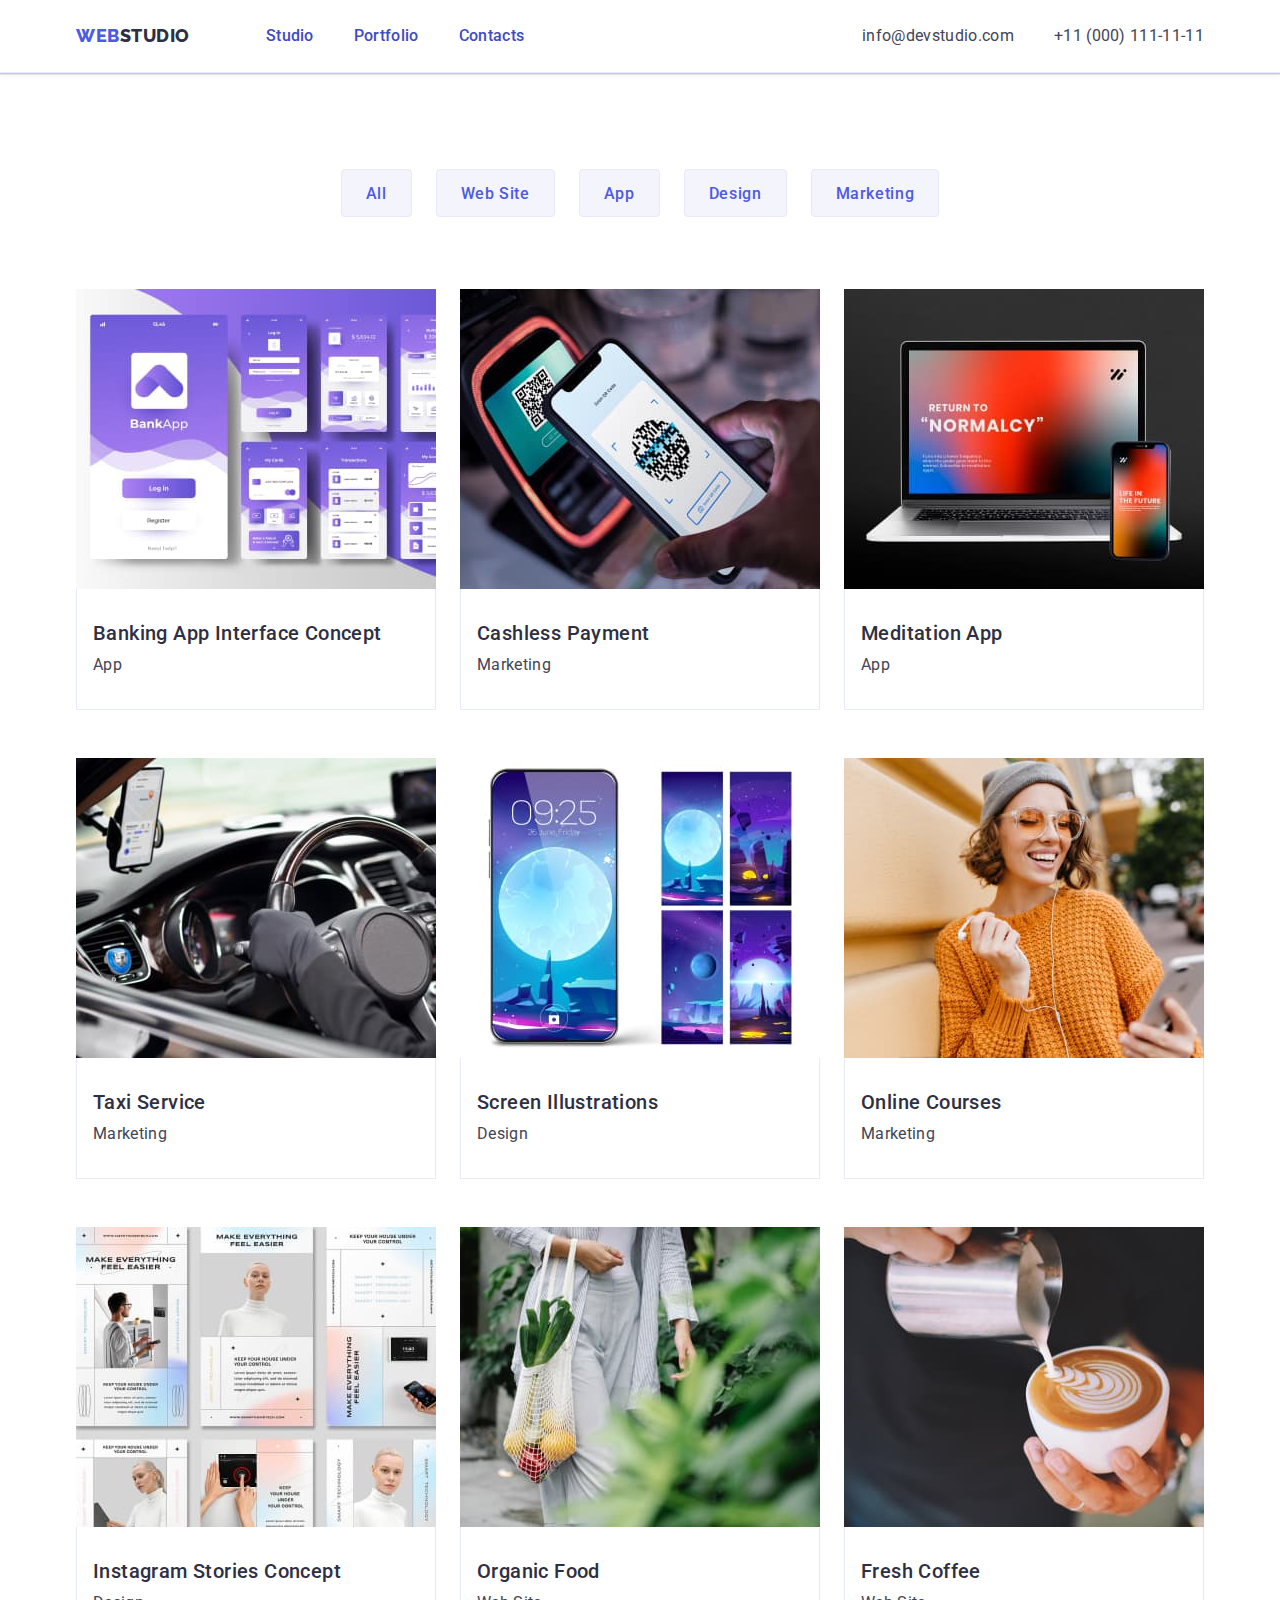
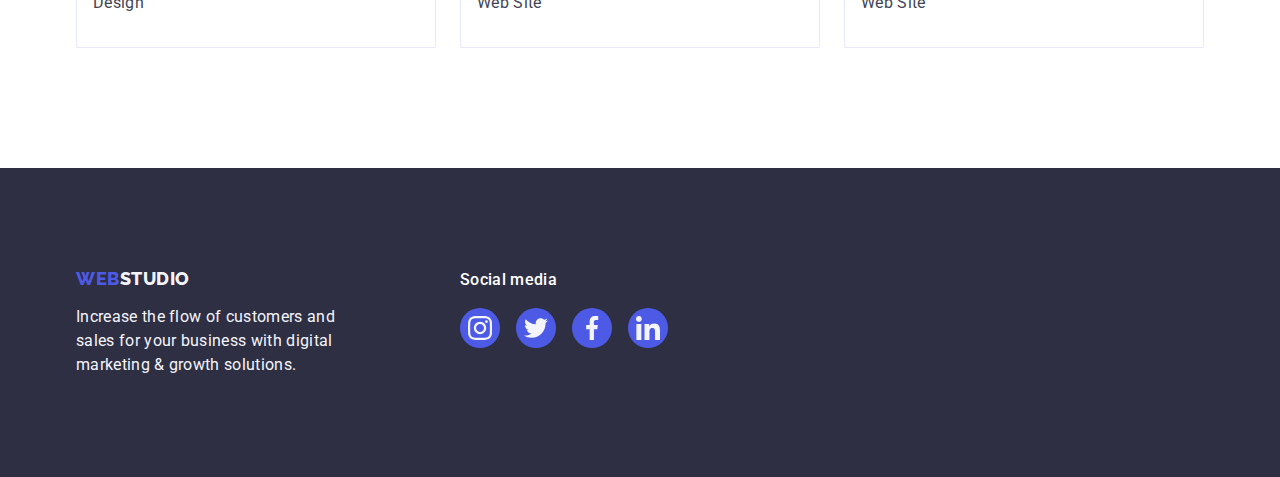
==== portfolio.html @ e2bb42ad "Initial commit" ====
<!DOCTYPE html>
<html lang="en">
  <head>
    <meta charset="UTF-8" />
    <meta http-equiv="X-UA-Compatible" content="IE=edge" />
    <meta name="viewport" content="width=device-width, initial-scale=1.0" />
    <link rel="preconnect" href="https://fonts.googleapis.com" />
    <link rel="preconnect" href="https://fonts.gstatic.com" crossorigin />
    <link
      href="https://fonts.googleapis.com/css2?family=Raleway:wght@800&family=Roboto:wght@400;500;700;900&display=swap"
      rel="stylesheet"
    />
    <link
      rel="stylesheet"
      href="https://cdnjs.cloudflare.com/ajax/libs/modern-normalize/1.1.0/modern-normalize.min.css"
    />
    <link rel="stylesheet" href="./css/style.css" />
    <title>Portfolio</title>
  </head>

  <body>
    <!--Header-->
    <header class="page-header list">
      <div class="container">
        <nav class="page-nav">
          <a class="logo-type link logo" href="./index.html"
            >Web <span class="second-part-logo">Studio</span></a
          >
          <ul class="menu list">
            <li class="menu-items">
              <a class="menu-link link" href="./index.html">Studio</a>
            </li>

            <li class="menu-items">
              <a class="menu-link link" href="./portfolio.html">Portfolio</a>
            </li>

            <li class="menu-items">
              <a class="menu-link link" href="">Contacts</a>
            </li>
          </ul>
        </nav>

        <address class="contacts">
          <ul class="contacts-data list">
            <li>
              <a
                class="header-contacts-link link"
                href="mailto:info@devstudio.com"
                >info@devstudio.com</a
              >
            </li>

            <li>
              <a class="header-contacts-link link" href="tel:+110001111111"
                >+11 (000) 111-11-11</a
              >
            </li>
          </ul>
        </address>
      </div>
    </header>
    <!--Main-content-->
    <main>
      <section class="filters-list">
        <div class="container">
          <h1 hidden>Content-nav</h1>
          <ul class="buttons-filters-list list">
            <li>
              <button class="list-modal-open-btn" type="button">All</button>
            </li>
            <li>
              <button class="list-modal-open-btn" type="button">
                Web Site
              </button>
            </li>
            <li>
              <button class="list-modal-open-btn" type="button">App</button>
            </li>
            <li>
              <button class="list-modal-open-btn" type="button">Design</button>
            </li>
            <li>
              <button class="list-modal-open-btn" type="button">
                Marketing
              </button>
            </li>
          </ul>

          <ul class="gallery-filter list">
            <li class="gallery-card-content">
              <a class="gallery-link link" href="">
                <div class="overlay-gallery-filter-card">
                  <img
                    src="./images/filters-our-work/project-card-1.jpg"
                    alt="application interface slides"
                  />
                  <p class="overlay">
                    14 Stylish and User-Friendly App Design Concepts · Task
                    Manager App · Calorie Tracker App · Exotic Fruit Ecommerce
                    App · Cloud Storage App
                  </p>
                </div>

                <div class="description-gallery-filters">
                  <h2 class="gallery-card-content-title page-label">
                    Banking App Interface Concept
                  </h2>
                  <p class="part-gallery-card-content description-label">App</p>
                </div>
              </a>
            </li>

            <li class="gallery-card-content">
              <a class="gallery-link link" href="">
                <div class="overlay-gallery-filter-card">
                  <img
                    src="./images/filters-our-work/project-card-2.jpg"
                    alt="scanning and paying by phone"
                  />
                  <p class="overlay">
                    14 Stylish and User-Friendly App Design Concepts · Task
                    Manager App · Calorie Tracker App · Exotic Fruit Ecommerce
                    App · Cloud Storage App
                  </p>
                </div>

                <div class="description-gallery-filters">
                  <h2 class="gallery-card-content-title page-label">
                    Cashless Payment
                  </h2>
                  <p class="part-gallery-card-content description-label">
                    Marketing
                  </p>
                </div>
              </a>
            </li>

            <li class="gallery-card-content">
              <a class="gallery-link link" href="">
                <div class="overlay-gallery-filter-card">
                  <img
                    src="./images/filters-our-work/project-card-3.jpg"
                    alt="laptop with phone"
                  />
                  <p class="overlay">
                    14 Stylish and User-Friendly App Design Concepts · Task
                    Manager App · Calorie Tracker App · Exotic Fruit Ecommerce
                    App · Cloud Storage App
                  </p>
                </div>

                <div class="description-gallery-filters">
                  <h2 class="gallery-card-content-title page-label">
                    Meditation App
                  </h2>
                  <p class="part-gallery-card-content description-label">App</p>
                </div>
              </a>
            </li>

            <li class="gallery-card-content">
              <a class="gallery-link link" href="">
                <div class="overlay-gallery-filter-card">
                  <img
                    src="./images/filters-our-work/project-card-4.jpg"
                    alt="hands on the wheel"
                  />
                  <p class="overlay">
                    14 Stylish and User-Friendly App Design Concepts · Task
                    Manager App · Calorie Tracker App · Exotic Fruit Ecommerce
                    App · Cloud Storage App
                  </p>
                </div>

                <div class="description-gallery-filters">
                  <h2 class="gallery-card-content-title page-label">
                    Taxi Service
                  </h2>
                  <p class="part-gallery-card-content description-label">
                    Marketing
                  </p>
                </div>
              </a>
            </li>

            <li class="gallery-card-content">
              <a class="gallery-link link" href="">
                <div class="overlay-gallery-filter-card">
                  <img
                    src="./images/filters-our-work/project-card-5.jpg"
                    alt="phone interface screen"
                  />
                  <p class="overlay">
                    14 Stylish and User-Friendly App Design Concepts · Task
                    Manager App · Calorie Tracker App · Exotic Fruit Ecommerce
                    App · Cloud Storage App
                  </p>
                </div>

                <div class="description-gallery-filters">
                  <h2 class="gallery-card-content-title page-label">
                    Screen Illustrations
                  </h2>
                  <p class="part-gallery-card-content description-label">
                    Design
                  </p>
                </div>
              </a>
            </li>

            <li class="gallery-card-content">
              <a class="gallery-link link" href="">
                <div class="overlay-gallery-filter-card">
                  <img
                    src="./images/filters-our-work/project-card-6.jpg"
                    alt="girl with headphones and phone"
                  />
                  <p class="overlay">
                    14 Stylish and User-Friendly App Design Concepts · Task
                    Manager App · Calorie Tracker App · Exotic Fruit Ecommerce
                    App · Cloud Storage App
                  </p>
                </div>

                <div class="description-gallery-filters">
                  <h2 class="gallery-card-content-title page-label">
                    Online Courses
                  </h2>
                  <p class="part-gallery-card-content description-label">
                    Marketing
                  </p>
                </div>
              </a>
            </li>

            <li class="gallery-card-content">
              <a class="gallery-link link" href="">
                <div class="overlay-gallery-filter-card">
                  <img
                    src="./images/filters-our-work/project-card-7.jpg"
                    alt="slides with design"
                  />
                  <p class="overlay">
                    14 Stylish and User-Friendly App Design Concepts · Task
                    Manager App · Calorie Tracker App · Exotic Fruit Ecommerce
                    App · Cloud Storage App
                  </p>
                </div>

                <div class="description-gallery-filters">
                  <h2 class="gallery-card-content-title page-label">
                    Instagram Stories Concept
                  </h2>
                  <p class="part-gallery-card-content description-label">
                    Design
                  </p>
                </div>
              </a>
            </li>

            <li class="gallery-card-content">
              <a class="gallery-link link" href="">
                <div class="overlay-gallery-filter-card">
                  <img
                    src="./images/filters-our-work/project-card-8.jpg"
                    alt="vegetables in a bag"
                  />
                  <p class="overlay">
                    14 Stylish and User-Friendly App Design Concepts · Task
                    Manager App · Calorie Tracker App · Exotic Fruit Ecommerce
                    App · Cloud Storage App
                  </p>
                </div>

                <div class="description-gallery-filters">
                  <h2 class="gallery-card-content-title page-label">
                    Organic Food
                  </h2>
                  <p class="part-gallery-card-content description-label">
                    Web Site
                  </p>
                </div>
              </a>
            </li>

            <li class="gallery-card-content">
              <a class="gallery-link link" href="">
                <div class="overlay-gallery-filter-card">
                  <img
                    src="./images/filters-our-work/project-card-9.jpg"
                    alt="pouring milk at the coffee"
                  />
                  <p class="overlay">
                    14 Stylish and User-Friendly App Design Concepts · Task
                    Manager App · Calorie Tracker App · Exotic Fruit Ecommerce
                    App · Cloud Storage App
                  </p>
                </div>

                <div class="description-gallery-filters">
                  <h2 class="gallery-card-content-title page-label">
                    Fresh Coffee
                  </h2>
                  <p class="part-gallery-card-content description-label">
                    Web Site
                  </p>
                </div>
              </a>
            </li>
          </ul>
        </div>
      </section>
    </main>
    <!--Footer-->
    <footer class="footer-block">
      <div class="page-footer container">
        <div class="footer-content">
          <a class="footer-logo logo-type link" href="./index.html"
            >Web<span class="second-part-logo-item">Studio</span></a
          >
          <p class="motivational-text">
            Increase the flow of customers and sales for your business with
            digital marketing & growth solutions.
          </p>
        </div>

        <div class="social">
          <p class="social-media">Social media</p>
          <ul class="social-list social-media-part list">
            <li class="social-list-item">
              <a href="" class="social-list-link social-item">
                <svg class="social-list-icon" width="24" height="24">
                  <use href="./images/icons.svg#icon-instagramsvg"></use>
                </svg>
              </a>
            </li>

            <li class="social-list-item">
              <a href="" class="social-list-link social-item">
                <svg class="social-list-icon" width="24" height="24">
                  <use href="./images/icons.svg#icon-twittersvg"></use>
                </svg>
              </a>
            </li>

            <li class="social-list-item">
              <a href="" class="social-list-link social-item">
                <svg class="social-list-icon" width="24" height="24">
                  <use href="./images/icons.svg#icon-facebooksvg"></use>
                </svg>
              </a>
            </li>

            <li class="social-list-item">
              <a href="" class="social-list-link social-item">
                <svg class="social-list-icon" width="24" height="24">
                  <use href="./images/icons.svg#icon-linkedinsvg"></use>
                </svg>
              </a>
            </li>
          </ul>
        </div>
      </div>
    </footer>
  </body>
</html>
---- css/style.css ----
:root {
  --main-font-family: Roboto, sans-serif;
  --secondary-font-family: Raleway, sans-serif;
  --primary-text-color-theme-dark: #ffffff;
  --primary-headline-color-theme-light: #2e2f42;
  --primary-text-color-theme-light: #434455;
  --secondary-color: #f4f4fd;
  --accent-color: #4d5ae5;
  --list-buttons-color: #404bbf;
  --icon-color: #8e8f99;
}

.list {
  list-style: none;
  font-style: normal;
}

.link {
  text-decoration: none;
}

button {
  cursor: pointer;
}

h1,
h2,
h3,
h4,
p {
  margin-top: 0;
  margin-bottom: 0;
}

ul,
ol {
  margin-top: 0;
  margin-bottom: 0;
  padding-left: 0;
  display: flex;
  align-items: center;
}

img {
  display: block;
}

body {
  font-family: var(--main-font-family);
  background-color: #ffffff;
  color: #434455;
}

.container {
  width: 1158px;
  margin-left: auto;
  margin-right: auto;
  padding-left: 15px;
  padding-right: 15px;
}

.section {
  box-sizing: border-box;
}

/* ================= COMPONENTS ================= */

.modal-open-btn {
  display: block;
  border: none;
  font-weight: 500;
  font-size: 16px;
  line-height: 1.5;
  letter-spacing: 0.04em;
  min-width: 169px;
  height: 56px;
  background-color: var(--buttons-background-color);
  border-radius: 4px;
  background-color: var(--accent-color);
  color: var(--primary-text-color-theme-dark);
  transition: background-color 250ms cubic-bezier(0.4, 0, 0.2, 1);
}

.modal-open-btn:hover,
.modal-open-btn:focus {
  box-shadow: 0px 4px 4px rgba(0, 0, 0, 0.15);
  background-color: var(--list-buttons-color);
  transition: background-color 250ms cubic-bezier(0.4, 0, 0.2, 1);
}

.list-modal-open-btn {
  padding: 12px 24px;
  border: 1px solid #e7e9fc;
  font-family: "Roboto", sans-serif;
  font-weight: 500;
  font-size: 16px;
  line-height: 1.5;
  letter-spacing: 0.04em;
  height: 48px;
  background: var(--secondary-color);
  color: var(--accent-color);
  border-radius: 4px;
  transition: color 250ms cubic-bezier(0.4, 0, 0.2, 1),
    background-color 250ms cubic-bezier(0.4, 0, 0.2, 1),
    border-color 250ms cubic-bezier(0.4, 0, 0.2, 1),
    box-shadow 250ms cubic-bezier(0.4, 0, 0.2, 1);
}

.list-modal-open-btn:hover,
.list-modal-open-btn:focus {
  box-shadow: 0px 3px 1px rgba(0, 0, 0, 0.1), 0px 2px 1px rgba(0, 0, 0, 0.08),
    0px 2px 2px rgba(0, 0, 0, 0.12);
  border: 1px solid transparent;
  background: var(--list-buttons-color);
  color: var(--primary-text-color-theme-dark);
}
/* ================= /COMPONENTS ================= */

/* ================= HEADER ================= */

.page-header {
  box-sizing: border-box;
  border-bottom: 1px solid #e7e9fc;
  box-shadow: 0px 2px 1px rgba(46, 47, 66, 0.08),
    0px 1px 1px rgba(46, 47, 66, 0.16), 0px 1px 6px rgba(46, 47, 66, 0.08);
}

.page-header .container {
  display: flex;
  align-items: center;
  justify-content: space-between;
}

.page-nav {
  margin-right: 332px;
  display: flex;
  align-items: center;
}

.logo {
  margin-right: 76px;
}

.logo-type {
  font-family: var(--secondary-font-family);
  font-weight: 800;
  font-size: 18px;
  line-height: 1.17;
  display: flex;
  align-items: center;
  letter-spacing: 0.03em;
  text-transform: uppercase;
  color: var(--accent-color);
}

.second-part-logo {
  color: var(--primary-headline-color-theme-light);
}

.menu {
  display: flex;
  gap: 40px;
}

.menu-link {
  position: relative;
  padding-top: 24px;
  padding-bottom: 24px;
  display: block;
  font-weight: 500;
  font-size: 16px;
  line-height: 1.5;
  letter-spacing: 0.02em;
  color: #404bbf;
  transition: color 250ms cubic-bezier(0.4, 0, 0.2, 1);
}

.menu-link:hover,
.menu-link:focus {
  color: #404bbf;
}

.menu-link::after {
  content: "";
  position: absolute;
  left: 0;
  bottom: -1px;
  width: 0px;
  height: 4px;
  background-color: #404bbf;
  border-radius: 2px;
}

.menu-link:hover::after {
  width: 48px;
}

.contacts-data {
  display: flex;
  gap: 40px;
}

.header-contacts-link {
  font-size: 16px;
  line-height: 1.5;
  letter-spacing: 0.02em;
  color: var(--primary-text-color-theme-light);
  transition: color 250ms cubic-bezier(0.4, 0, 0.2, 1);
}

.header-contacts-link:hover,
.header-contacts-link:focus {
  color: #404bbf;
}

/* ================= /HEADER ================= */

/* ================= MAIN CONTENT================= */

/* ================= FILTERS ================= */
.filters-list {
  padding-top: 96px;
  padding-bottom: 120px;
}

.buttons-filters-list {
  margin-bottom: 72px;
  display: flex;
  justify-content: center;
  gap: 24px;
}

.gallery-filter {
  display: flex;
  flex-wrap: wrap;
  column-gap: 24px;
  row-gap: 48px;
}

.gallery-card-content {
  width: calc((100% - 48px) / 3);
}

.gallery-link {
  display: block;
  transition: box-shadow 250ms cubic-bezier(0.4, 0, 0.2, 1);
}

.gallery-link:hover,
.gallery-link:focus {
  box-shadow: 0px 1px 6px rgba(46, 47, 66, 0.08),
    0px 1px 1px rgba(46, 47, 66, 0.16), 0px 2px 1px rgba(46, 47, 66, 0.08);
}

.description-gallery-filters {
  padding: 32px 16px;
  border: 1px solid #e7e9fc;
  border-top: none;
}

.gallery-card-content-title {
  margin-bottom: 8px;
  font-weight: 500;
  font-size: 20px;
  line-height: 1.2;
  letter-spacing: 0.02em;
  color: var(--primary-headline-color-theme-light);
}

.part-gallery-card-content {
  font-weight: 400;
  font-size: 16px;
  line-height: 1.5;
  letter-spacing: 0.02em;
  color: var(--primary-text-color-theme-light);
}
/* ================= /FILTERS ================= */
/* ================= OVERLAY ================= */

.overlay-gallery-filter-card {
  position: relative;
  overflow: hidden;
}

.overlay {
  position: absolute;
  top: 0;
  left: 0;
  width: 100%;
  height: 100%;
  padding: 40px 32px;
  font-weight: 400;
  font-size: 16px;
  line-height: 1.5;
  letter-spacing: 0.02em;
  color: var(--secondary-color);
  background: #4d5ae5;
  transform: translateY(100%);
  transition: transform 250ms cubic-bezier(0.4, 0, 0.2, 1);
}

.gallery-link:hover .overlay,
.gallery-link:focus .overlay {
  transform: translateY(0%);
}

/* ================= /OVERLAY ================= */
/* ================= HERO ================= */

.hero-img {
  margin: 0 auto;
  padding: 188px 0;
  max-width: 1440px;
  height: 600px;
  background-color: var(--primary-headline-color-theme-light);
  background-image: linear-gradient(
      rgba(46, 47, 66, 0.7),
      rgba(46, 47, 66, 0.7)
    ),
    url(../images/hero/hero-bg.jpg);
  background-repeat: no-repeat;
  background-size: cover;
  background-position: center;
}

.hero {
  display: flex;
  align-items: center;
  flex-direction: column;
  justify-content: center;
}

.main-title {
  margin-left: auto;
  margin-right: auto;
  padding-bottom: 48px;
  max-width: 496px;
  font-weight: 700;
  font-size: 56px;
  line-height: 1.07;
  text-align: center;
  letter-spacing: 0.02em;
  color: var(--primary-text-color-theme-dark);
}

/* ================= /HERO ================= */

/* ================= OUR PRINCIPLES ================= */
.our-principles {
  padding-top: 120px;
  padding-bottom: 120px;
}

.advantages-list {
  display: flex;
  gap: 24px;
}

.advantages-list-link {
  margin-bottom: 8px;
  display: flex;
  justify-content: center;
  align-items: center;
  width: 264px;
  height: 112px;
  background: var(--secondary-color);
  border-radius: 4px;
}

.principles-list {
  gap: 24px;
}

.principles-list-items {
  flex-basis: calc((100% - 72px) / 4);
}

.principle-list-name {
  margin-bottom: 8px;
  font-weight: 500;
  font-size: 20px;
  line-height: 1.2;
  letter-spacing: 0.02em;
  color: var(--primary-headline-color-theme-light);
}

.description-principle-list-name {
  font-weight: 400;
  font-size: 16px;
  line-height: 1.5;
  letter-spacing: 0.02em;
  color: var(--primary-text-color-theme-light);
}
/* ================= /OUR PRINCIPLES ================= */

.gallery-our-work {
  padding-bottom: 120px;
}

.headline-our-work {
  margin-bottom: 72px;
  font-weight: 700;
  font-size: 36px;
  line-height: 1.11;
  text-align: center;
  letter-spacing: 0.02em;
  text-transform: capitalize;
  color: var(--primary-headline-color-theme-light);
}

.gallery-img {
  display: flex;
  justify-content: center;
  gap: 24px;
}

.photo {
  flex-basis: calc((100% - 48px) / 3);
}

/* ================= EMPLOYEES ================= */

.gallery-employees {
  padding-top: 120px;
  padding-bottom: 120px;
  background: var(--secondary-color);
}

.employees-title {
  margin-bottom: 72px;
  font-weight: 700;
  font-size: 36px;
  line-height: 1.11;
  text-align: center;
  letter-spacing: 0.02em;
  text-transform: capitalize;
  color: var(--primary-headline-color-theme-light);
}

.employees-list {
  display: flex;
  text-align: center;
  justify-content: space-between;
  gap: 24px;
}

.employees-list-item {
  flex-basis: calc((100% - 72px) / 4);
  box-shadow: 0px 1px 6px rgba(46, 47, 66, 0.08),
    0px 1px 1px rgba(46, 47, 66, 0.16), 0px 2px 1px rgba(46, 47, 66, 0.08);
  border-radius: 0px 0px 4px 4px;
  background-color: var(--primary-text-color-theme-dark);
}

.employees-data {
  padding: 32px 0;
}

.employees-list-name {
  margin-bottom: 8px;
  font-weight: 500;
  font-size: 20px;
  line-height: 1.2;
  text-align: center;
  letter-spacing: 0.02em;
  color: var(--primary-headline-color-theme-light);
}

.employees-list-position {
  font-weight: 400;
  font-size: 16px;
  line-height: 1.5;
  text-align: center;
  letter-spacing: 0.02em;
  color: var(--primary-text-color-theme-light);
}

.social-list {
  margin-top: 8px;
  display: flex;
  justify-content: center;
  gap: 24px;
}

.social-list-link {
  display: flex;
  align-items: center;
  justify-content: center;
  width: 40px;
  height: 40px;
  border-radius: 50%;
  background-color: var(--accent-color);
}

.social-list-link {
  fill: #f4f4fd;
  transition: background-color 250ms cubic-bezier(0.4, 0, 0.2, 1);
}

.social-list-link:hover,
.social-list-link:focus {
  background-color: #404bbf;
}
/* ================= /EMPLOYEES ================= */
/* ================= CUSTOMERS ================= */
.base-of-customers {
  padding-top: 120px;
  padding-bottom: 120px;
  background-color: var(--primary-text-color-theme-dark);
}

.base-of-customers-title {
  margin-bottom: 72px;
  font-weight: 700;
  font-size: 36px;
  line-height: 1.1;
  text-align: center;
  letter-spacing: 0.02em;
  text-transform: capitalize;
  color: var(--primary-headline-color-theme-light);
}

.customers-logo-list {
  display: flex;
  justify-content: space-between;
  gap: 24px;
}

.client-logo-link {
  display: flex;
  align-items: center;
  justify-content: center;
  width: 168px;
  height: 88px;
  border: 1px solid var(--icon-color);
  border-radius: 4px;
  color: var(--icon-color);
  transition: border-color 250ms cubic-bezier(0.4, 0, 0.2, 1),
    color 250ms cubic-bezier(0.4, 0, 0.2, 1);
}

.client-logo-icon {
  fill: currentColor;
}

.client-logo-link:hover,
.client-logo-link:focus {
  color: #404bbf;
  border-color: #404bbf;
}
/* ================= /CUSTOMERS ================= */
/* ================= /MAIN CONTENT================= */

/* ================= FOOTER ================= */
.footer-block {
  padding-top: 100px;
  padding-bottom: 100px;
  background-color: var(--primary-headline-color-theme-light);
}

.page-footer {
  display: flex;
  align-items: baseline;
}

.footer-content {
  margin-right: 120px;
}

.footer-logo {
  margin-bottom: 16px;
  display: inline-block;
}

.second-part-logo-item {
  color: var(--secondary-color);
}

.motivational-text {
  width: 264px;
  font-weight: 400;
  font-size: 16px;
  line-height: 1.5;
  letter-spacing: 0.02em;
  color: var(--secondary-color);
}

.social-media {
  margin-bottom: 16px;
  font-weight: 500;
  font-size: 16px;
  line-height: 1.5;
  letter-spacing: 0.02em;
  color: var(--primary-text-color-theme-dark);
}

.social-media-part {
  gap: 16px;
}

.social-item:hover,
.social-item:focus {
  background-color: #31d0aa;
}

/* ================= /FOOTER ================= */

/* ================= MODAL WINDOW ================= */
.backdrop {
  position: fixed;
  top: 0;
  left: 0;
  z-index: 100;
  width: 100%;
  height: 100%;
  background: rgba(46, 47, 66, 0.4);
  transition: opacity 250ms cubic-bezier(0.4, 0, 0.2, 1),
    visibility 250ms cubic-bezier(0.4, 0, 0.2, 1);
}

.backdrop.is-hidden {
  opacity: 0;
  visibility: hidden;
  pointer-events: none;
}

.modal {
  position: absolute;
  top: 50%;
  left: 50%;
  transform: translate(-50%, -50%);
  width: 408px;
  min-height: 576px;
  background: #fcfcfc;
  box-shadow: 0px 1px 1px rgba(0, 0, 0, 0.14), 0px 1px 3px rgba(0, 0, 0, 0.12),
    0px 2px 1px rgba(0, 0, 0, 0.2);
  border-radius: 4px;
  transition: transform 250ms cubic-bezier(0.4, 0, 0.2, 1);
}

.modal-close-btn {
  position: absolute;
  top: 24px;
  right: 24px;
  display: flex;
  align-items: center;
  justify-content: center;
  padding: 0;
  width: 24px;
  height: 24px;
  background: #e7e9fc;
  border-radius: 50%;
  border: 1px solid rgba(0, 0, 0, 0.1);
  transition: background-color 250ms cubic-bezier(0.4, 0, 0.2, 1),
    border 250ms cubic-bezier(0.4, 0, 0.2, 1);
}

.modal-close-btn:hover,
.modal-close-btn:focus {
  background: #404bbf;
  border: none;
  fill: #ffffff;
}

.modal-close-btn-icon {
  transition: fill 250ms cubic-bezier(0.4, 0, 0.2, 1);
}

.modal-close-btn-icon:hover,
.modal-close-btn-icon:focus {
  fill: #ffffff;
}
/* ================= /MODAL WINDOW ================= */
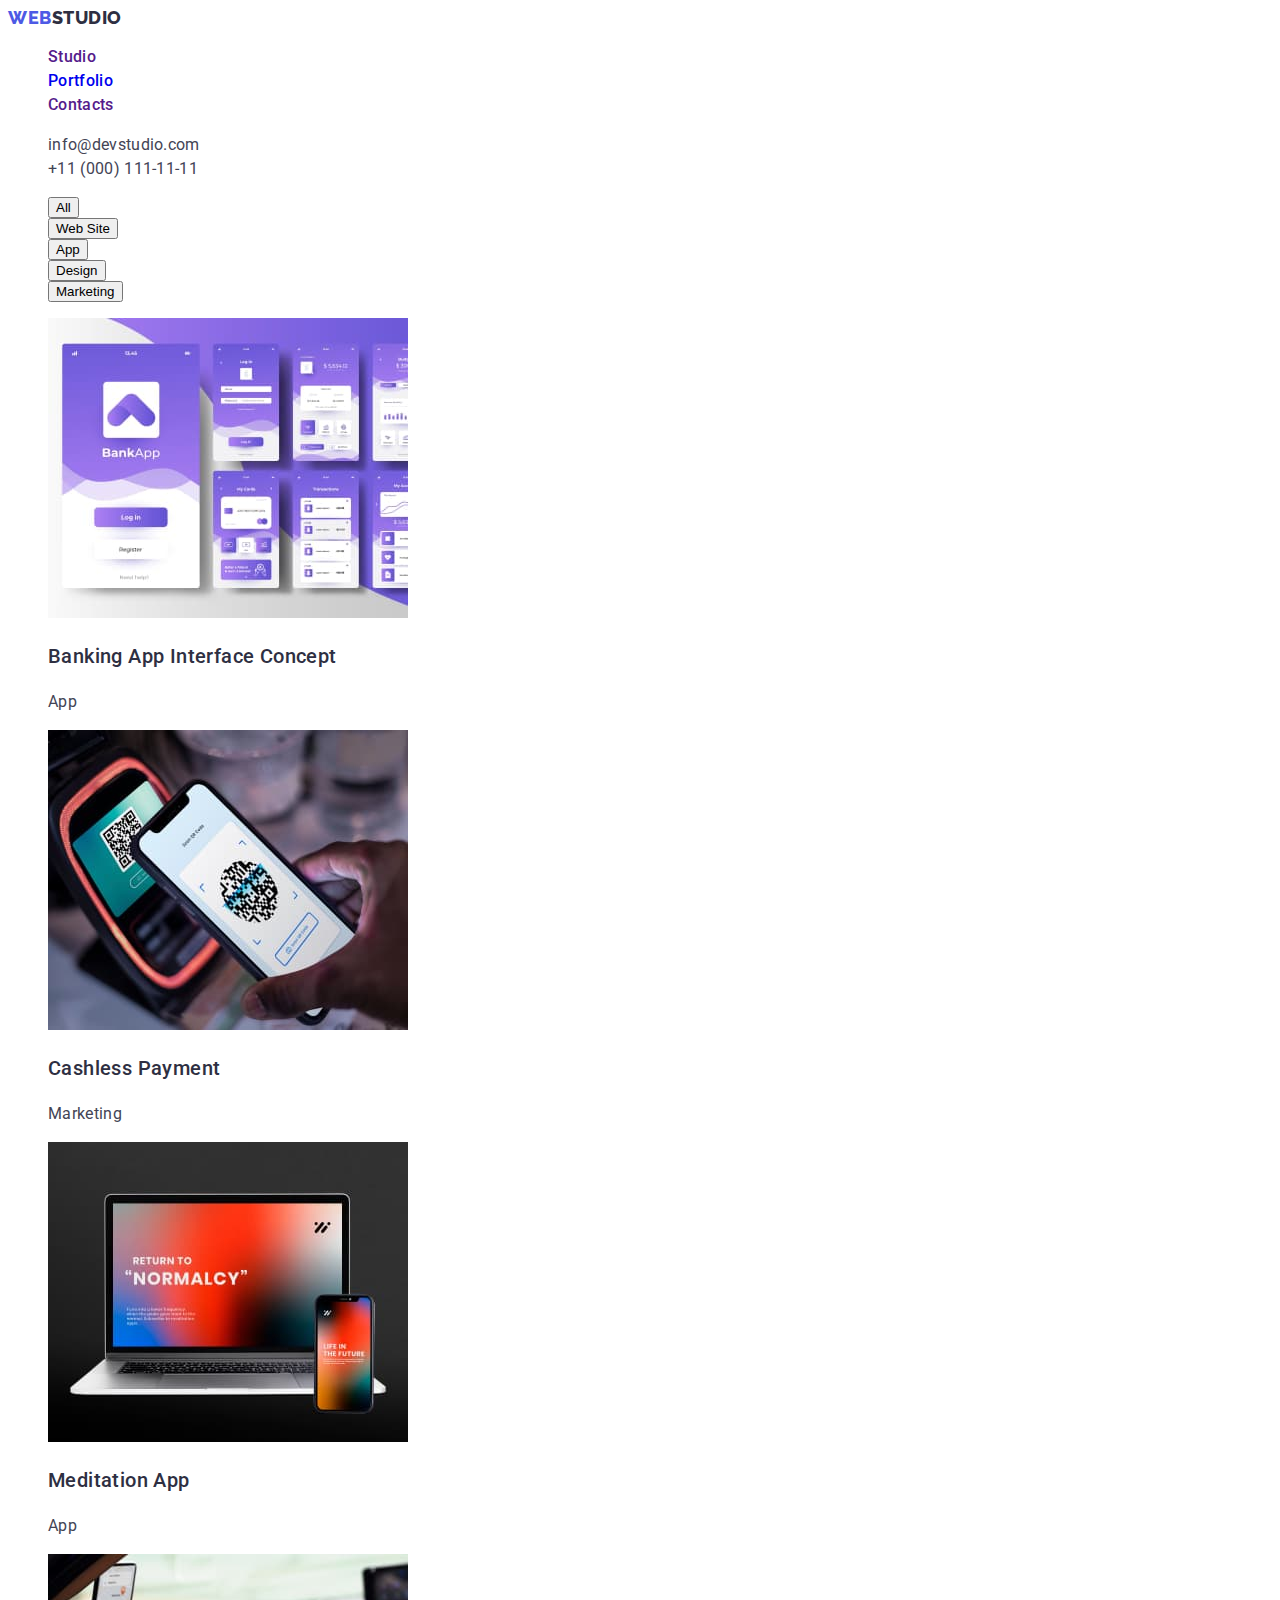
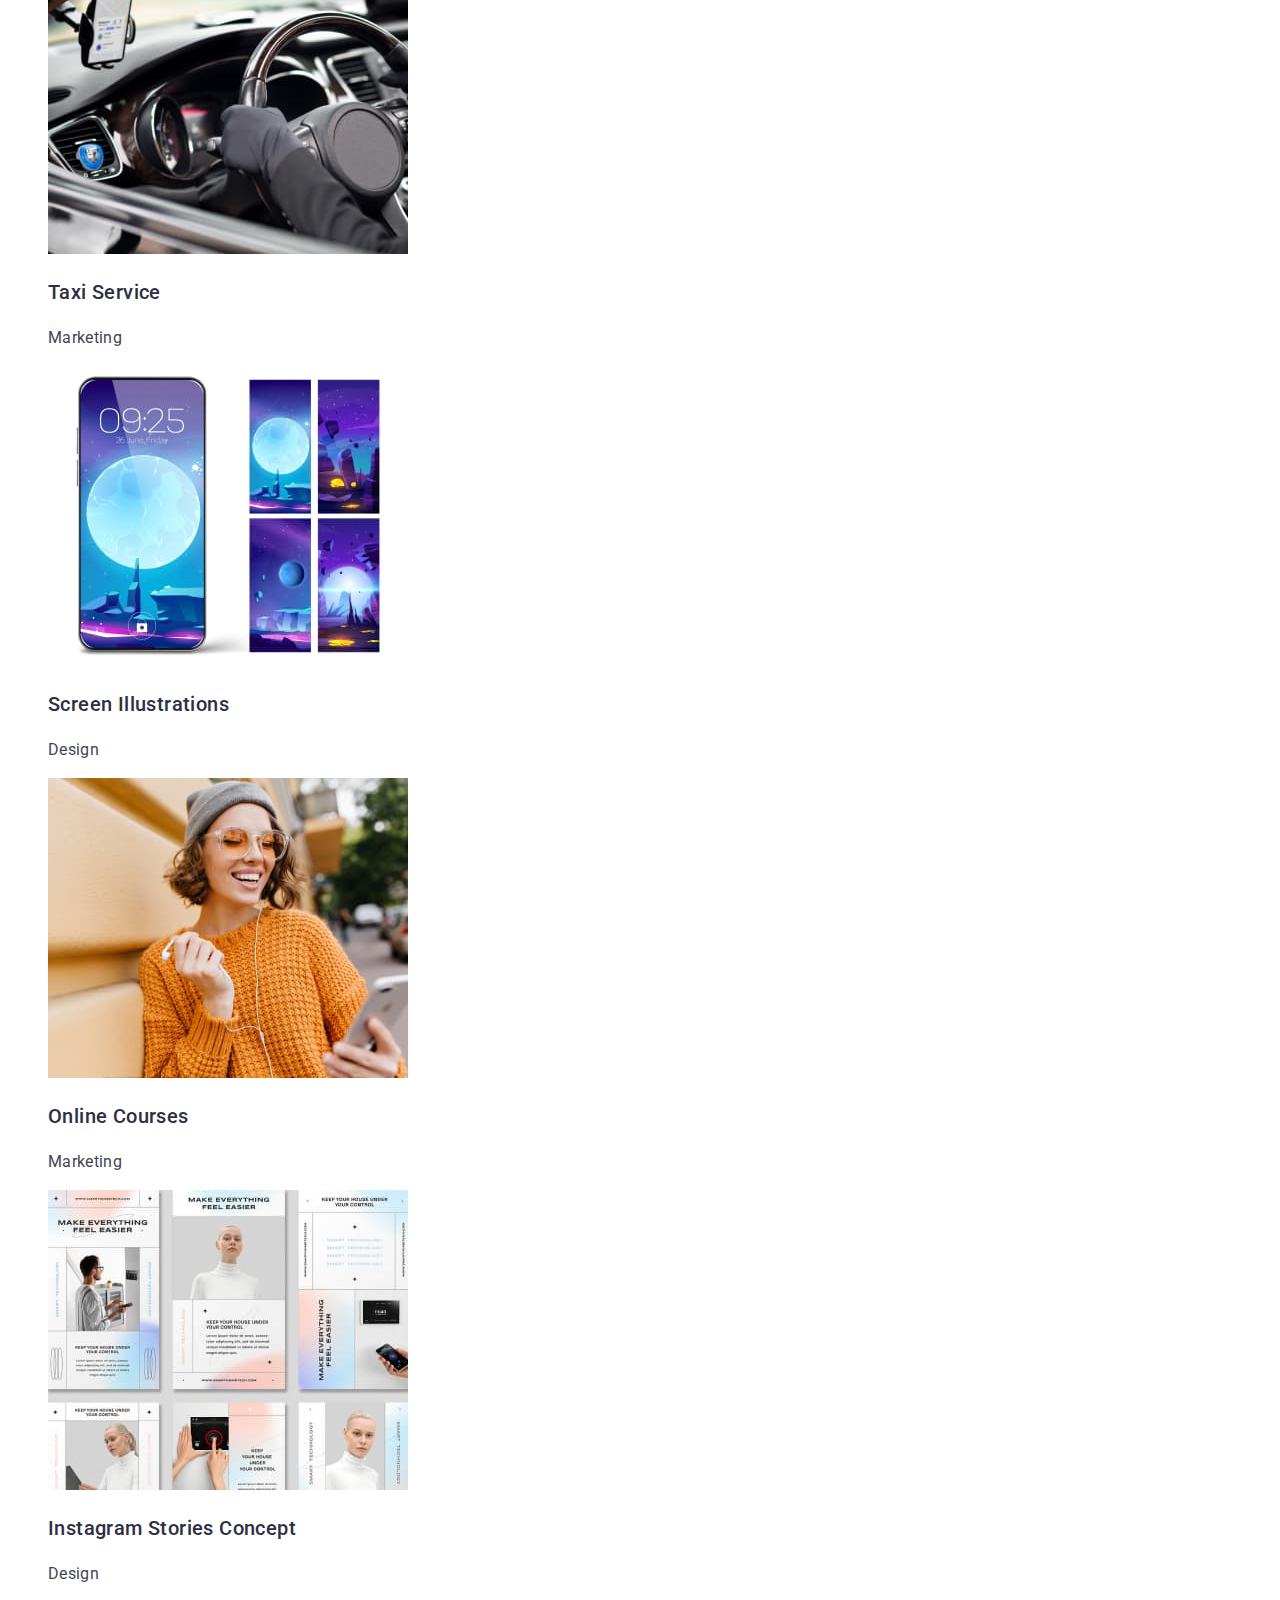
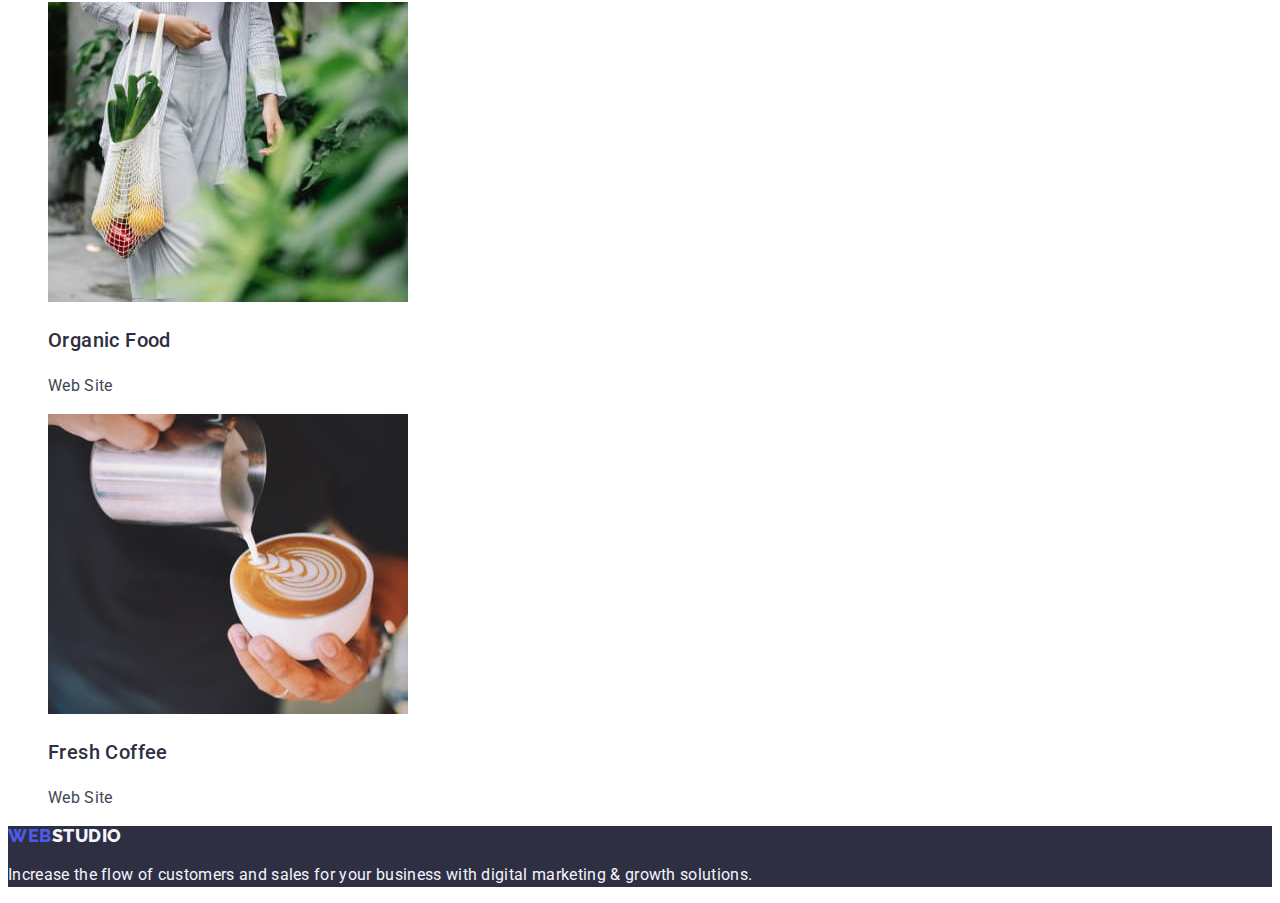
==== commit 775322ac: "Initialize add-css" ====
--- a/portfolio.html
+++ b/portfolio.html
@@ -4,364 +4,144 @@
     <meta charset="UTF-8" />
     <meta http-equiv="X-UA-Compatible" content="IE=edge" />
     <meta name="viewport" content="width=device-width, initial-scale=1.0" />
-    <link rel="preconnect" href="https://fonts.googleapis.com" />
-    <link rel="preconnect" href="https://fonts.gstatic.com" crossorigin />
+    <link rel="stylesheet" href="./css/style.css" />
     <link
-      href="https://fonts.googleapis.com/css2?family=Raleway:wght@800&family=Roboto:wght@400;500;700;900&display=swap"
+      href="https://fonts.googleapis.com/css2?family=Montserrat:wght@400;700&family=Roboto:wght@400;500;700;900&display=swap"
       rel="stylesheet"
     />
     <link
+      href="https://fonts.googleapis.com/css2?family=Montserrat:wght@400;700&family=Raleway:wght@800&family=Roboto:wght@400;500;700;900&display=swap"
       rel="stylesheet"
-      href="https://cdnjs.cloudflare.com/ajax/libs/modern-normalize/1.1.0/modern-normalize.min.css"
     />
-    <link rel="stylesheet" href="./css/style.css" />
     <title>Portfolio</title>
   </head>
 
   <body>
-    <!--Header-->
-    <header class="page-header list">
-      <div class="container">
-        <nav class="page-nav">
-          <a class="logo-type link logo" href="./index.html"
-            >Web <span class="second-part-logo">Studio</span></a
-          >
-          <ul class="menu list">
-            <li class="menu-items">
-              <a class="menu-link link" href="./index.html">Studio</a>
-            </li>
+    <header>
+      <nav>
+        <a class="logo-type link" href="./index.html"
+          >Web <span class="second-part-logo">Studio</span></a
+        >
 
-            <li class="menu-items">
-              <a class="menu-link link" href="./portfolio.html">Portfolio</a>
-            </li>
+        <ul class="menu list">
+          <li class="menu-item">
+            <a class="menu-link link" href="">Studio</a>
+          </li>
 
-            <li class="menu-items">
-              <a class="menu-link link" href="">Contacts</a>
-            </li>
-          </ul>
-        </nav>
+          <li class="menu-item">
+            <a class="menu-link link" href="./portfolio.html">Portfolio</a>
+          </li>
 
-        <address class="contacts">
-          <ul class="contacts-data list">
-            <li>
-              <a
-                class="header-contacts-link link"
-                href="mailto:info@devstudio.com"
-                >info@devstudio.com</a
-              >
-            </li>
+          <li class="menu-item">
+            <a class="menu-link link" href="">Contacts</a>
+          </li>
+        </ul>
+      </nav>
 
-            <li>
-              <a class="header-contacts-link link" href="tel:+110001111111"
-                >+11 (000) 111-11-11</a
-              >
-            </li>
-          </ul>
-        </address>
-      </div>
+      <address>
+        <ul class="contacts">
+          <li class="list">
+            <a class="contacts-data link" href="mailto:info@devstudio.com"
+              >info@devstudio.com</a
+            >
+          </li>
+          <li class="list">
+            <a class="contacts-data link" href="tel:+110001111111"
+              >+11 (000) 111-11-11</a
+            >
+          </li>
+        </ul>
+      </address>
     </header>
-    <!--Main-content-->
-    <main>
-      <section class="filters-list">
-        <div class="container">
-          <h1 hidden>Content-nav</h1>
-          <ul class="buttons-filters-list list">
-            <li>
-              <button class="list-modal-open-btn" type="button">All</button>
-            </li>
-            <li>
-              <button class="list-modal-open-btn" type="button">
-                Web Site
-              </button>
-            </li>
-            <li>
-              <button class="list-modal-open-btn" type="button">App</button>
-            </li>
-            <li>
-              <button class="list-modal-open-btn" type="button">Design</button>
-            </li>
-            <li>
-              <button class="list-modal-open-btn" type="button">
-                Marketing
-              </button>
-            </li>
-          </ul>
 
-          <ul class="gallery-filter list">
-            <li class="gallery-card-content">
-              <a class="gallery-link link" href="">
-                <div class="overlay-gallery-filter-card">
-                  <img
-                    src="./images/filters-our-work/project-card-1.jpg"
-                    alt="application interface slides"
-                  />
-                  <p class="overlay">
-                    14 Stylish and User-Friendly App Design Concepts · Task
-                    Manager App · Calorie Tracker App · Exotic Fruit Ecommerce
-                    App · Cloud Storage App
-                  </p>
-                </div>
+    <ul class="list">
+      <li>
+        <button type="button">All</button>
+      </li>
+      <li>
+        <button type="button">Web Site</button>
+      </li>
+      <li>
+        <button type="button">App</button>
+      </li>
+      <li>
+        <button type="button">Design</button>
+      </li>
+      <li>
+        <button type="button">Marketing</button>
+      </li>
+    </ul>
 
-                <div class="description-gallery-filters">
-                  <h2 class="gallery-card-content-title page-label">
-                    Banking App Interface Concept
-                  </h2>
-                  <p class="part-gallery-card-content description-label">App</p>
-                </div>
-              </a>
-            </li>
+    <div>
+      <section>
+        <ul class="list">
+          <li>
+            <img src="./images/project-card-1.jpg" alt="" width="360" />
+            <p class="page-label">Banking App Interface Concept</p>
+            <p class="description-label">App</p>
+          </li>
 
-            <li class="gallery-card-content">
-              <a class="gallery-link link" href="">
-                <div class="overlay-gallery-filter-card">
-                  <img
-                    src="./images/filters-our-work/project-card-2.jpg"
-                    alt="scanning and paying by phone"
-                  />
-                  <p class="overlay">
-                    14 Stylish and User-Friendly App Design Concepts · Task
-                    Manager App · Calorie Tracker App · Exotic Fruit Ecommerce
-                    App · Cloud Storage App
-                  </p>
-                </div>
+          <li>
+            <img src="./images/project-card-2.jpg" alt="" width="360" />
+            <p class="page-label">Cashless Payment</p>
+            <p class="description-label">Marketing</p>
+          </li>
 
-                <div class="description-gallery-filters">
-                  <h2 class="gallery-card-content-title page-label">
-                    Cashless Payment
-                  </h2>
-                  <p class="part-gallery-card-content description-label">
-                    Marketing
-                  </p>
-                </div>
-              </a>
-            </li>
+          <li>
+            <img src="./images/project-card-3.jpg" alt="" width="360" />
+            <p class="page-label">Meditation App</p>
+            <p class="description-label">App</p>
+          </li>
 
-            <li class="gallery-card-content">
-              <a class="gallery-link link" href="">
-                <div class="overlay-gallery-filter-card">
-                  <img
-                    src="./images/filters-our-work/project-card-3.jpg"
-                    alt="laptop with phone"
-                  />
-                  <p class="overlay">
-                    14 Stylish and User-Friendly App Design Concepts · Task
-                    Manager App · Calorie Tracker App · Exotic Fruit Ecommerce
-                    App · Cloud Storage App
-                  </p>
-                </div>
+          <li>
+            <img src="./images/project-card-4.jpg" alt="" width="360" />
+            <p class="page-label">Taxi Service</p>
+            <p class="description-label">Marketing</p>
+          </li>
 
-                <div class="description-gallery-filters">
-                  <h2 class="gallery-card-content-title page-label">
-                    Meditation App
-                  </h2>
-                  <p class="part-gallery-card-content description-label">App</p>
-                </div>
-              </a>
-            </li>
+          <li>
+            <img src="./images/project-card-5.jpg" alt="" width="360" />
+            <p class="page-label">Screen Illustrations</p>
+            <p class="description-label">Design</p>
+          </li>
 
-            <li class="gallery-card-content">
-              <a class="gallery-link link" href="">
-                <div class="overlay-gallery-filter-card">
-                  <img
-                    src="./images/filters-our-work/project-card-4.jpg"
-                    alt="hands on the wheel"
-                  />
-                  <p class="overlay">
-                    14 Stylish and User-Friendly App Design Concepts · Task
-                    Manager App · Calorie Tracker App · Exotic Fruit Ecommerce
-                    App · Cloud Storage App
-                  </p>
-                </div>
+          <li>
+            <img src="./images/project-card-6.jpg" alt="" width="360" />
+            <p class="page-label">Online Courses</p>
+            <p class="description-label">Marketing</p>
+          </li>
 
-                <div class="description-gallery-filters">
-                  <h2 class="gallery-card-content-title page-label">
-                    Taxi Service
-                  </h2>
-                  <p class="part-gallery-card-content description-label">
-                    Marketing
-                  </p>
-                </div>
-              </a>
-            </li>
+          <li>
+            <img src="./images/project-card-7.jpg" alt="" width="360" />
+            <p class="page-label">Instagram Stories Concept</p>
+            <p class="description-label">Design</p>
+          </li>
 
-            <li class="gallery-card-content">
-              <a class="gallery-link link" href="">
-                <div class="overlay-gallery-filter-card">
-                  <img
-                    src="./images/filters-our-work/project-card-5.jpg"
-                    alt="phone interface screen"
-                  />
-                  <p class="overlay">
-                    14 Stylish and User-Friendly App Design Concepts · Task
-                    Manager App · Calorie Tracker App · Exotic Fruit Ecommerce
-                    App · Cloud Storage App
-                  </p>
-                </div>
+          <li>
+            <img src="./images/project-card-8.jpg" alt="" width="360" />
+            <p class="page-label">Organic Food</p>
+            <p class="description-label">Web Site</p>
+          </li>
 
-                <div class="description-gallery-filters">
-                  <h2 class="gallery-card-content-title page-label">
-                    Screen Illustrations
-                  </h2>
-                  <p class="part-gallery-card-content description-label">
-                    Design
-                  </p>
-                </div>
-              </a>
-            </li>
+          <li>
+            <img src="./images/project-card-9.jpg" alt="" width="360" />
+            <p class="page-label">Fresh Coffee</p>
+            <p class="description-label">Web Site</p>
+          </li>
+        </ul>
+      </section>
+    </div>
 
-            <li class="gallery-card-content">
-              <a class="gallery-link link" href="">
-                <div class="overlay-gallery-filter-card">
-                  <img
-                    src="./images/filters-our-work/project-card-6.jpg"
-                    alt="girl with headphones and phone"
-                  />
-                  <p class="overlay">
-                    14 Stylish and User-Friendly App Design Concepts · Task
-                    Manager App · Calorie Tracker App · Exotic Fruit Ecommerce
-                    App · Cloud Storage App
-                  </p>
-                </div>
-
-                <div class="description-gallery-filters">
-                  <h2 class="gallery-card-content-title page-label">
-                    Online Courses
-                  </h2>
-                  <p class="part-gallery-card-content description-label">
-                    Marketing
-                  </p>
-                </div>
-              </a>
-            </li>
-
-            <li class="gallery-card-content">
-              <a class="gallery-link link" href="">
-                <div class="overlay-gallery-filter-card">
-                  <img
-                    src="./images/filters-our-work/project-card-7.jpg"
-                    alt="slides with design"
-                  />
-                  <p class="overlay">
-                    14 Stylish and User-Friendly App Design Concepts · Task
-                    Manager App · Calorie Tracker App · Exotic Fruit Ecommerce
-                    App · Cloud Storage App
-                  </p>
-                </div>
-
-                <div class="description-gallery-filters">
-                  <h2 class="gallery-card-content-title page-label">
-                    Instagram Stories Concept
-                  </h2>
-                  <p class="part-gallery-card-content description-label">
-                    Design
-                  </p>
-                </div>
-              </a>
-            </li>
-
-            <li class="gallery-card-content">
-              <a class="gallery-link link" href="">
-                <div class="overlay-gallery-filter-card">
-                  <img
-                    src="./images/filters-our-work/project-card-8.jpg"
-                    alt="vegetables in a bag"
-                  />
-                  <p class="overlay">
-                    14 Stylish and User-Friendly App Design Concepts · Task
-                    Manager App · Calorie Tracker App · Exotic Fruit Ecommerce
-                    App · Cloud Storage App
-                  </p>
-                </div>
-
-                <div class="description-gallery-filters">
-                  <h2 class="gallery-card-content-title page-label">
-                    Organic Food
-                  </h2>
-                  <p class="part-gallery-card-content description-label">
-                    Web Site
-                  </p>
-                </div>
-              </a>
-            </li>
-
-            <li class="gallery-card-content">
-              <a class="gallery-link link" href="">
-                <div class="overlay-gallery-filter-card">
-                  <img
-                    src="./images/filters-our-work/project-card-9.jpg"
-                    alt="pouring milk at the coffee"
-                  />
-                  <p class="overlay">
-                    14 Stylish and User-Friendly App Design Concepts · Task
-                    Manager App · Calorie Tracker App · Exotic Fruit Ecommerce
-                    App · Cloud Storage App
-                  </p>
-                </div>
-
-                <div class="description-gallery-filters">
-                  <h2 class="gallery-card-content-title page-label">
-                    Fresh Coffee
-                  </h2>
-                  <p class="part-gallery-card-content description-label">
-                    Web Site
-                  </p>
-                </div>
-              </a>
-            </li>
-          </ul>
-        </div>
-      </section>
-    </main>
-    <!--Footer-->
-    <footer class="footer-block">
-      <div class="page-footer container">
-        <div class="footer-content">
-          <a class="footer-logo logo-type link" href="./index.html"
-            >Web<span class="second-part-logo-item">Studio</span></a
-          >
-          <p class="motivational-text">
-            Increase the flow of customers and sales for your business with
-            digital marketing & growth solutions.
-          </p>
-        </div>
-
-        <div class="social">
-          <p class="social-media">Social media</p>
-          <ul class="social-list social-media-part list">
-            <li class="social-list-item">
-              <a href="" class="social-list-link social-item">
-                <svg class="social-list-icon" width="24" height="24">
-                  <use href="./images/icons.svg#icon-instagramsvg"></use>
-                </svg>
-              </a>
-            </li>
-
-            <li class="social-list-item">
-              <a href="" class="social-list-link social-item">
-                <svg class="social-list-icon" width="24" height="24">
-                  <use href="./images/icons.svg#icon-twittersvg"></use>
-                </svg>
-              </a>
-            </li>
-
-            <li class="social-list-item">
-              <a href="" class="social-list-link social-item">
-                <svg class="social-list-icon" width="24" height="24">
-                  <use href="./images/icons.svg#icon-facebooksvg"></use>
-                </svg>
-              </a>
-            </li>
-
-            <li class="social-list-item">
-              <a href="" class="social-list-link social-item">
-                <svg class="social-list-icon" width="24" height="24">
-                  <use href="./images/icons.svg#icon-linkedinsvg"></use>
-                </svg>
-              </a>
-            </li>
-          </ul>
-        </div>
-      </div>
+    <footer class="dark-bg">
+      <nav>
+        <a class="logo-type link" href="./index.html"
+          >Web <span class="second-part-logo-item">Studio</span></a
+        >
+      </nav>
+      <p class="description-label footer-text">
+        Increase the flow of customers and sales for your business with digital
+        marketing & growth solutions.
+      </p>
     </footer>
   </body>
 </html>
--- a/css/style.css
+++ b/css/style.css
@@ -1,13 +1,12 @@
 :root {
   --main-font-family: Roboto, sans-serif;
   --secondary-font-family: Raleway, sans-serif;
-  --primary-text-color-theme-dark: #ffffff;
-  --primary-headline-color-theme-light: #2e2f42;
-  --primary-text-color-theme-light: #434455;
-  --secondary-color: #f4f4fd;
-  --accent-color: #4d5ae5;
-  --list-buttons-color: #404bbf;
-  --icon-color: #8e8f99;
+  --main-color: #2e2f42;
+}
+
+body {
+  font-family: var(--main-font-family);
+  color: var(--main-color);
 }
 
 .list {
@@ -23,651 +22,106 @@
   cursor: pointer;
 }
 
-h1,
-h2,
-h3,
-h4,
-p {
-  margin-top: 0;
-  margin-bottom: 0;
+.logo-type {
+  font-family: var(--secondary-font-family);
+  font-weight: 800;
+  font-size: 18px;
+  line-height: 1.16;
+  display: flex;
+  align-items: center;
+  letter-spacing: 0.03em;
+  text-transform: uppercase;
+  color: #4d5ae5;
 }
 
-ul,
-ol {
-  margin-top: 0;
-  margin-bottom: 0;
-  padding-left: 0;
-  display: flex;
-  align-items: center;
+.second-part-logo {
+  color: var(--main-color);
 }
 
-img {
-  display: block;
+.second-part-logo-item {
+  color: #f4f4fd;
 }
 
-body {
-  font-family: var(--main-font-family);
-  background-color: #ffffff;
+.menu-link {
+  font-weight: 500;
+  font-size: 16px;
+  line-height: 1.5;
+  letter-spacing: 0.02em;
+}
+
+.menu-link:hover,
+.menu-link:focus {
+  text-decoration: underline;
+  color: #404bbf;
+}
+
+.contacts-data {
+  font-size: 16px;
+  line-height: 1.5;
+  letter-spacing: 0.02em;
   color: #434455;
 }
 
-.container {
-  width: 1158px;
-  margin-left: auto;
-  margin-right: auto;
-  padding-left: 15px;
-  padding-right: 15px;
+.contacts-data:hover,
+.contacts-data:focus {
+  text-decoration: underline;
+  color: #404bbf;
 }
 
-.section {
-  box-sizing: border-box;
+.main-title {
+  font-weight: 700;
+  font-size: 56px;
+  line-height: 60px;
+  text-align: center;
+  letter-spacing: 0.02em;
+  color: #ffffff;
 }
 
-/* ================= COMPONENTS ================= */
-
 .modal-open-btn {
-  display: block;
-  border: none;
-  font-weight: 500;
-  font-size: 16px;
-  line-height: 1.5;
-  letter-spacing: 0.04em;
-  min-width: 169px;
+  width: 169px;
   height: 56px;
-  background-color: var(--buttons-background-color);
+  background-color: #4d5ae5;
+  box-shadow: 0px 4px 4px rgba(0, 0, 0, 0.15);
   border-radius: 4px;
-  background-color: var(--accent-color);
-  color: var(--primary-text-color-theme-dark);
-  transition: background-color 250ms cubic-bezier(0.4, 0, 0.2, 1);
+  color: #ffffff;
 }
 
 .modal-open-btn:hover,
 .modal-open-btn:focus {
-  box-shadow: 0px 4px 4px rgba(0, 0, 0, 0.15);
-  background-color: var(--list-buttons-color);
-  transition: background-color 250ms cubic-bezier(0.4, 0, 0.2, 1);
+  background-color: #404bbf;
 }
 
-.list-modal-open-btn {
-  padding: 12px 24px;
-  border: 1px solid #e7e9fc;
-  font-family: "Roboto", sans-serif;
+.page-label {
   font-weight: 500;
-  font-size: 16px;
-  line-height: 1.5;
-  letter-spacing: 0.04em;
-  height: 48px;
-  background: var(--secondary-color);
-  color: var(--accent-color);
-  border-radius: 4px;
-  transition: color 250ms cubic-bezier(0.4, 0, 0.2, 1),
-    background-color 250ms cubic-bezier(0.4, 0, 0.2, 1),
-    border-color 250ms cubic-bezier(0.4, 0, 0.2, 1),
-    box-shadow 250ms cubic-bezier(0.4, 0, 0.2, 1);
+  font-size: 20px;
+  line-height: 1.4;
+  letter-spacing: 0.02em;
 }
 
-.list-modal-open-btn:hover,
-.list-modal-open-btn:focus {
-  box-shadow: 0px 3px 1px rgba(0, 0, 0, 0.1), 0px 2px 1px rgba(0, 0, 0, 0.08),
-    0px 2px 2px rgba(0, 0, 0, 0.12);
-  border: 1px solid transparent;
-  background: var(--list-buttons-color);
-  color: var(--primary-text-color-theme-dark);
-}
-/* ================= /COMPONENTS ================= */
-
-/* ================= HEADER ================= */
-
-.page-header {
-  box-sizing: border-box;
-  border-bottom: 1px solid #e7e9fc;
-  box-shadow: 0px 2px 1px rgba(46, 47, 66, 0.08),
-    0px 1px 1px rgba(46, 47, 66, 0.16), 0px 1px 6px rgba(46, 47, 66, 0.08);
-}
-
-.page-header .container {
-  display: flex;
-  align-items: center;
-  justify-content: space-between;
-}
-
-.page-nav {
-  margin-right: 332px;
-  display: flex;
-  align-items: center;
-}
-
-.logo {
-  margin-right: 76px;
-}
-
-.logo-type {
-  font-family: var(--secondary-font-family);
-  font-weight: 800;
-  font-size: 18px;
-  line-height: 1.17;
-  display: flex;
-  align-items: center;
-  letter-spacing: 0.03em;
-  text-transform: uppercase;
-  color: var(--accent-color);
-}
-
-.second-part-logo {
-  color: var(--primary-headline-color-theme-light);
-}
-
-.menu {
-  display: flex;
-  gap: 40px;
-}
-
-.menu-link {
-  position: relative;
-  padding-top: 24px;
-  padding-bottom: 24px;
-  display: block;
-  font-weight: 500;
+.description-label {
   font-size: 16px;
   line-height: 1.5;
   letter-spacing: 0.02em;
-  color: #404bbf;
-  transition: color 250ms cubic-bezier(0.4, 0, 0.2, 1);
+  color: #434455;
 }
 
-.menu-link:hover,
-.menu-link:focus {
-  color: #404bbf;
-}
-
-.menu-link::after {
-  content: "";
-  position: absolute;
-  left: 0;
-  bottom: -1px;
-  width: 0px;
-  height: 4px;
-  background-color: #404bbf;
-  border-radius: 2px;
-}
-
-.menu-link:hover::after {
-  width: 48px;
-}
-
-.contacts-data {
-  display: flex;
-  gap: 40px;
-}
-
-.header-contacts-link {
-  font-size: 16px;
-  line-height: 1.5;
-  letter-spacing: 0.02em;
-  color: var(--primary-text-color-theme-light);
-  transition: color 250ms cubic-bezier(0.4, 0, 0.2, 1);
-}
-
-.header-contacts-link:hover,
-.header-contacts-link:focus {
-  color: #404bbf;
-}
-
-/* ================= /HEADER ================= */
-
-/* ================= MAIN CONTENT================= */
-
-/* ================= FILTERS ================= */
-.filters-list {
-  padding-top: 96px;
-  padding-bottom: 120px;
-}
-
-.buttons-filters-list {
-  margin-bottom: 72px;
-  display: flex;
-  justify-content: center;
-  gap: 24px;
-}
-
-.gallery-filter {
-  display: flex;
-  flex-wrap: wrap;
-  column-gap: 24px;
-  row-gap: 48px;
-}
-
-.gallery-card-content {
-  width: calc((100% - 48px) / 3);
-}
-
-.gallery-link {
-  display: block;
-  transition: box-shadow 250ms cubic-bezier(0.4, 0, 0.2, 1);
-}
-
-.gallery-link:hover,
-.gallery-link:focus {
-  box-shadow: 0px 1px 6px rgba(46, 47, 66, 0.08),
-    0px 1px 1px rgba(46, 47, 66, 0.16), 0px 2px 1px rgba(46, 47, 66, 0.08);
-}
-
-.description-gallery-filters {
-  padding: 32px 16px;
-  border: 1px solid #e7e9fc;
-  border-top: none;
-}
-
-.gallery-card-content-title {
-  margin-bottom: 8px;
-  font-weight: 500;
-  font-size: 20px;
-  line-height: 1.2;
-  letter-spacing: 0.02em;
-  color: var(--primary-headline-color-theme-light);
-}
-
-.part-gallery-card-content {
-  font-weight: 400;
-  font-size: 16px;
-  line-height: 1.5;
-  letter-spacing: 0.02em;
-  color: var(--primary-text-color-theme-light);
-}
-/* ================= /FILTERS ================= */
-/* ================= OVERLAY ================= */
-
-.overlay-gallery-filter-card {
-  position: relative;
-  overflow: hidden;
-}
-
-.overlay {
-  position: absolute;
-  top: 0;
-  left: 0;
-  width: 100%;
-  height: 100%;
-  padding: 40px 32px;
-  font-weight: 400;
-  font-size: 16px;
-  line-height: 1.5;
-  letter-spacing: 0.02em;
-  color: var(--secondary-color);
-  background: #4d5ae5;
-  transform: translateY(100%);
-  transition: transform 250ms cubic-bezier(0.4, 0, 0.2, 1);
-}
-
-.gallery-link:hover .overlay,
-.gallery-link:focus .overlay {
-  transform: translateY(0%);
-}
-
-/* ================= /OVERLAY ================= */
-/* ================= HERO ================= */
-
-.hero-img {
-  margin: 0 auto;
-  padding: 188px 0;
-  max-width: 1440px;
-  height: 600px;
-  background-color: var(--primary-headline-color-theme-light);
-  background-image: linear-gradient(
-      rgba(46, 47, 66, 0.7),
-      rgba(46, 47, 66, 0.7)
-    ),
-    url(../images/hero/hero-bg.jpg);
-  background-repeat: no-repeat;
-  background-size: cover;
-  background-position: center;
-}
-
-.hero {
-  display: flex;
-  align-items: center;
-  flex-direction: column;
-  justify-content: center;
-}
-
-.main-title {
-  margin-left: auto;
-  margin-right: auto;
-  padding-bottom: 48px;
-  max-width: 496px;
-  font-weight: 700;
-  font-size: 56px;
-  line-height: 1.07;
-  text-align: center;
-  letter-spacing: 0.02em;
-  color: var(--primary-text-color-theme-dark);
-}
-
-/* ================= /HERO ================= */
-
-/* ================= OUR PRINCIPLES ================= */
-.our-principles {
-  padding-top: 120px;
-  padding-bottom: 120px;
-}
-
-.advantages-list {
-  display: flex;
-  gap: 24px;
-}
-
-.advantages-list-link {
-  margin-bottom: 8px;
-  display: flex;
-  justify-content: center;
-  align-items: center;
-  width: 264px;
-  height: 112px;
-  background: var(--secondary-color);
-  border-radius: 4px;
-}
-
-.principles-list {
-  gap: 24px;
-}
-
-.principles-list-items {
-  flex-basis: calc((100% - 72px) / 4);
-}
-
-.principle-list-name {
-  margin-bottom: 8px;
-  font-weight: 500;
-  font-size: 20px;
-  line-height: 1.2;
-  letter-spacing: 0.02em;
-  color: var(--primary-headline-color-theme-light);
-}
-
-.description-principle-list-name {
-  font-weight: 400;
-  font-size: 16px;
-  line-height: 1.5;
-  letter-spacing: 0.02em;
-  color: var(--primary-text-color-theme-light);
-}
-/* ================= /OUR PRINCIPLES ================= */
-
-.gallery-our-work {
-  padding-bottom: 120px;
+.footer-text {
+  color: #f4f4fd;
 }
 
 .headline-our-work {
-  margin-bottom: 72px;
-  font-weight: 700;
-  font-size: 36px;
-  line-height: 1.11;
-  text-align: center;
-  letter-spacing: 0.02em;
-  text-transform: capitalize;
-  color: var(--primary-headline-color-theme-light);
-}
-
-.gallery-img {
-  display: flex;
-  justify-content: center;
-  gap: 24px;
-}
-
-.photo {
-  flex-basis: calc((100% - 48px) / 3);
-}
-
-/* ================= EMPLOYEES ================= */
-
-.gallery-employees {
-  padding-top: 120px;
-  padding-bottom: 120px;
-  background: var(--secondary-color);
-}
-
-.employees-title {
-  margin-bottom: 72px;
-  font-weight: 700;
-  font-size: 36px;
-  line-height: 1.11;
-  text-align: center;
-  letter-spacing: 0.02em;
-  text-transform: capitalize;
-  color: var(--primary-headline-color-theme-light);
-}
-
-.employees-list {
-  display: flex;
-  text-align: center;
-  justify-content: space-between;
-  gap: 24px;
-}
-
-.employees-list-item {
-  flex-basis: calc((100% - 72px) / 4);
-  box-shadow: 0px 1px 6px rgba(46, 47, 66, 0.08),
-    0px 1px 1px rgba(46, 47, 66, 0.16), 0px 2px 1px rgba(46, 47, 66, 0.08);
-  border-radius: 0px 0px 4px 4px;
-  background-color: var(--primary-text-color-theme-dark);
-}
-
-.employees-data {
-  padding: 32px 0;
-}
-
-.employees-list-name {
-  margin-bottom: 8px;
-  font-weight: 500;
-  font-size: 20px;
-  line-height: 1.2;
-  text-align: center;
-  letter-spacing: 0.02em;
-  color: var(--primary-headline-color-theme-light);
-}
-
-.employees-list-position {
-  font-weight: 400;
-  font-size: 16px;
-  line-height: 1.5;
-  text-align: center;
-  letter-spacing: 0.02em;
-  color: var(--primary-text-color-theme-light);
-}
-
-.social-list {
-  margin-top: 8px;
-  display: flex;
-  justify-content: center;
-  gap: 24px;
-}
-
-.social-list-link {
-  display: flex;
-  align-items: center;
-  justify-content: center;
-  width: 40px;
-  height: 40px;
-  border-radius: 50%;
-  background-color: var(--accent-color);
-}
-
-.social-list-link {
-  fill: #f4f4fd;
-  transition: background-color 250ms cubic-bezier(0.4, 0, 0.2, 1);
-}
-
-.social-list-link:hover,
-.social-list-link:focus {
-  background-color: #404bbf;
-}
-/* ================= /EMPLOYEES ================= */
-/* ================= CUSTOMERS ================= */
-.base-of-customers {
-  padding-top: 120px;
-  padding-bottom: 120px;
-  background-color: var(--primary-text-color-theme-dark);
-}
-
-.base-of-customers-title {
-  margin-bottom: 72px;
   font-weight: 700;
   font-size: 36px;
   line-height: 1.1;
   text-align: center;
   letter-spacing: 0.02em;
   text-transform: capitalize;
-  color: var(--primary-headline-color-theme-light);
 }
 
-.customers-logo-list {
-  display: flex;
-  justify-content: space-between;
-  gap: 24px;
+.card-contant {
+  text-align: center;
 }
 
-.client-logo-link {
-  display: flex;
-  align-items: center;
-  justify-content: center;
-  width: 168px;
-  height: 88px;
-  border: 1px solid var(--icon-color);
-  border-radius: 4px;
-  color: var(--icon-color);
-  transition: border-color 250ms cubic-bezier(0.4, 0, 0.2, 1),
-    color 250ms cubic-bezier(0.4, 0, 0.2, 1);
+.dark-bg {
+  background-color: var(--main-color);
 }
-
-.client-logo-icon {
-  fill: currentColor;
-}
-
-.client-logo-link:hover,
-.client-logo-link:focus {
-  color: #404bbf;
-  border-color: #404bbf;
-}
-/* ================= /CUSTOMERS ================= */
-/* ================= /MAIN CONTENT================= */
-
-/* ================= FOOTER ================= */
-.footer-block {
-  padding-top: 100px;
-  padding-bottom: 100px;
-  background-color: var(--primary-headline-color-theme-light);
-}
-
-.page-footer {
-  display: flex;
-  align-items: baseline;
-}
-
-.footer-content {
-  margin-right: 120px;
-}
-
-.footer-logo {
-  margin-bottom: 16px;
-  display: inline-block;
-}
-
-.second-part-logo-item {
-  color: var(--secondary-color);
-}
-
-.motivational-text {
-  width: 264px;
-  font-weight: 400;
-  font-size: 16px;
-  line-height: 1.5;
-  letter-spacing: 0.02em;
-  color: var(--secondary-color);
-}
-
-.social-media {
-  margin-bottom: 16px;
-  font-weight: 500;
-  font-size: 16px;
-  line-height: 1.5;
-  letter-spacing: 0.02em;
-  color: var(--primary-text-color-theme-dark);
-}
-
-.social-media-part {
-  gap: 16px;
-}
-
-.social-item:hover,
-.social-item:focus {
-  background-color: #31d0aa;
-}
-
-/* ================= /FOOTER ================= */
-
-/* ================= MODAL WINDOW ================= */
-.backdrop {
-  position: fixed;
-  top: 0;
-  left: 0;
-  z-index: 100;
-  width: 100%;
-  height: 100%;
-  background: rgba(46, 47, 66, 0.4);
-  transition: opacity 250ms cubic-bezier(0.4, 0, 0.2, 1),
-    visibility 250ms cubic-bezier(0.4, 0, 0.2, 1);
-}
-
-.backdrop.is-hidden {
-  opacity: 0;
-  visibility: hidden;
-  pointer-events: none;
-}
-
-.modal {
-  position: absolute;
-  top: 50%;
-  left: 50%;
-  transform: translate(-50%, -50%);
-  width: 408px;
-  min-height: 576px;
-  background: #fcfcfc;
-  box-shadow: 0px 1px 1px rgba(0, 0, 0, 0.14), 0px 1px 3px rgba(0, 0, 0, 0.12),
-    0px 2px 1px rgba(0, 0, 0, 0.2);
-  border-radius: 4px;
-  transition: transform 250ms cubic-bezier(0.4, 0, 0.2, 1);
-}
-
-.modal-close-btn {
-  position: absolute;
-  top: 24px;
-  right: 24px;
-  display: flex;
-  align-items: center;
-  justify-content: center;
-  padding: 0;
-  width: 24px;
-  height: 24px;
-  background: #e7e9fc;
-  border-radius: 50%;
-  border: 1px solid rgba(0, 0, 0, 0.1);
-  transition: background-color 250ms cubic-bezier(0.4, 0, 0.2, 1),
-    border 250ms cubic-bezier(0.4, 0, 0.2, 1);
-}
-
-.modal-close-btn:hover,
-.modal-close-btn:focus {
-  background: #404bbf;
-  border: none;
-  fill: #ffffff;
-}
-
-.modal-close-btn-icon {
-  transition: fill 250ms cubic-bezier(0.4, 0, 0.2, 1);
-}
-
-.modal-close-btn-icon:hover,
-.modal-close-btn-icon:focus {
-  fill: #ffffff;
-}
-/* ================= /MODAL WINDOW ================= */
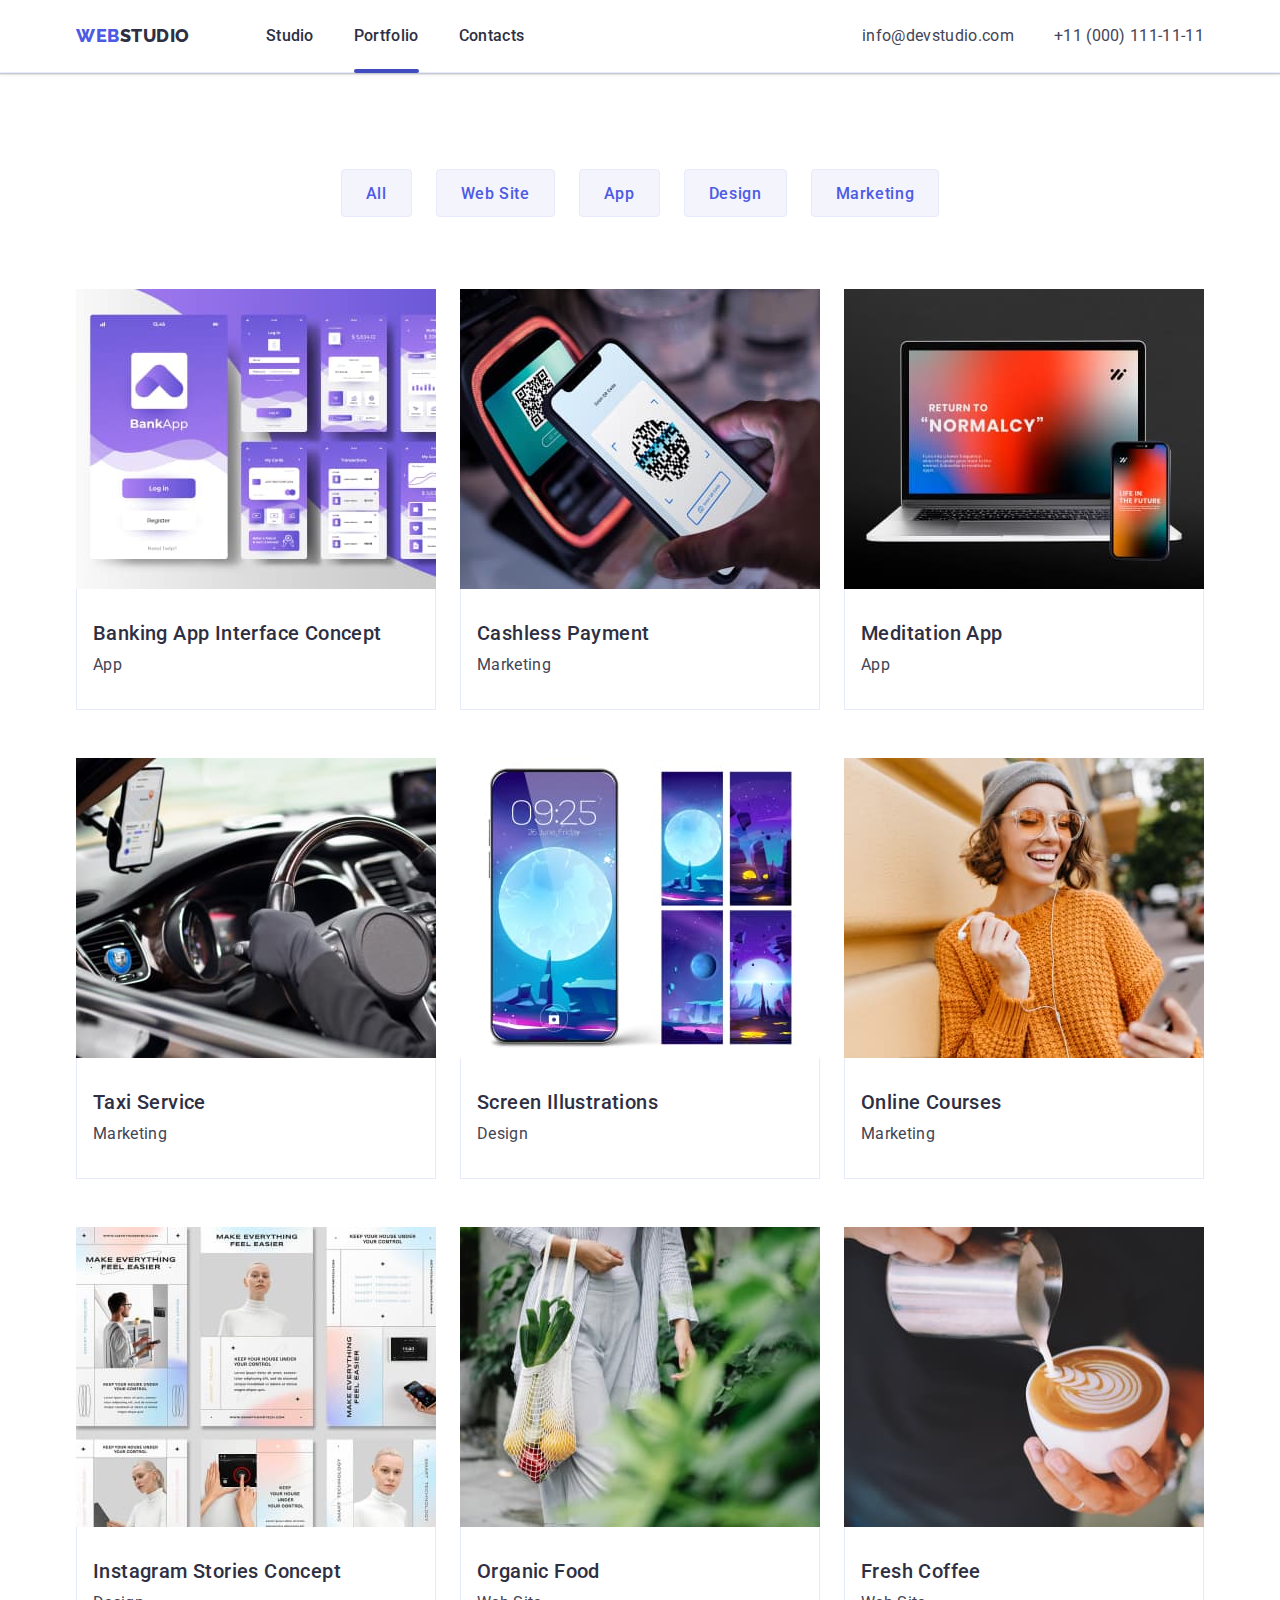
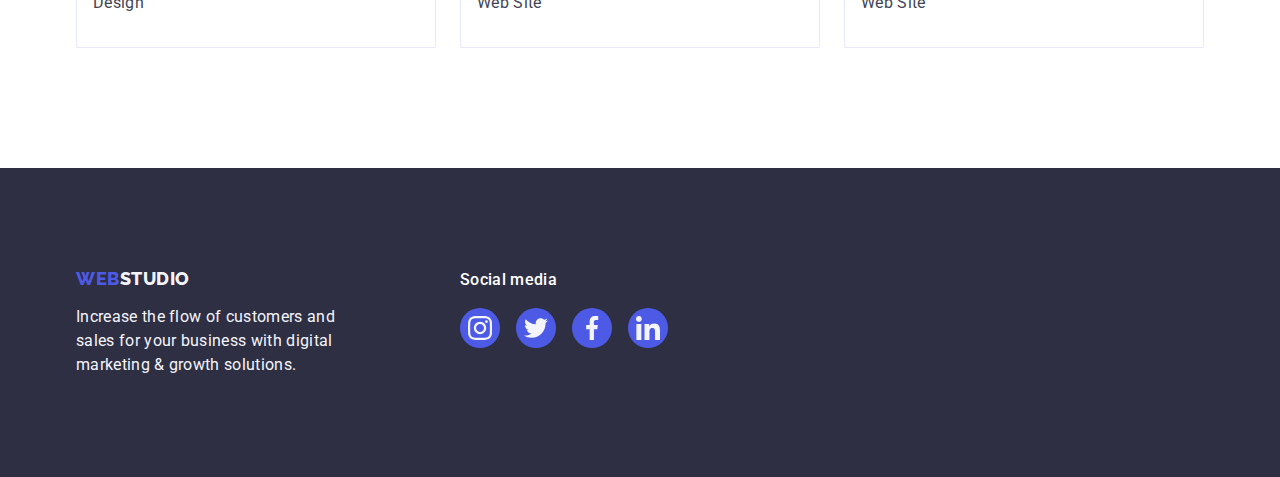
==== commit 22f2ae56: "added viseted for menu" ====
--- a/portfolio.html
+++ b/portfolio.html
@@ -4,144 +4,366 @@
     <meta charset="UTF-8" />
     <meta http-equiv="X-UA-Compatible" content="IE=edge" />
     <meta name="viewport" content="width=device-width, initial-scale=1.0" />
-    <link rel="stylesheet" href="./css/style.css" />
+    <link rel="preconnect" href="https://fonts.googleapis.com" />
+    <link rel="preconnect" href="https://fonts.gstatic.com" crossorigin />
     <link
-      href="https://fonts.googleapis.com/css2?family=Montserrat:wght@400;700&family=Roboto:wght@400;500;700;900&display=swap"
+      href="https://fonts.googleapis.com/css2?family=Raleway:wght@800&family=Roboto:wght@400;500;700;900&display=swap"
       rel="stylesheet"
     />
     <link
-      href="https://fonts.googleapis.com/css2?family=Montserrat:wght@400;700&family=Raleway:wght@800&family=Roboto:wght@400;500;700;900&display=swap"
       rel="stylesheet"
+      href="https://cdnjs.cloudflare.com/ajax/libs/modern-normalize/1.1.0/modern-normalize.min.css"
     />
+    <link rel="stylesheet" href="./css/style.css" />
     <title>Portfolio</title>
   </head>
 
   <body>
-    <header>
-      <nav>
-        <a class="logo-type link" href="./index.html"
-          >Web <span class="second-part-logo">Studio</span></a
-        >
-
-        <ul class="menu list">
-          <li class="menu-item">
-            <a class="menu-link link" href="">Studio</a>
-          </li>
-
-          <li class="menu-item">
-            <a class="menu-link link" href="./portfolio.html">Portfolio</a>
-          </li>
-
-          <li class="menu-item">
-            <a class="menu-link link" href="">Contacts</a>
-          </li>
-        </ul>
-      </nav>
-
-      <address>
-        <ul class="contacts">
-          <li class="list">
-            <a class="contacts-data link" href="mailto:info@devstudio.com"
-              >info@devstudio.com</a
-            >
-          </li>
-          <li class="list">
-            <a class="contacts-data link" href="tel:+110001111111"
-              >+11 (000) 111-11-11</a
-            >
-          </li>
-        </ul>
-      </address>
+    <!--Header-->
+    <header class="page-header list">
+      <div class="container">
+        <nav class="page-nav">
+          <a class="logo-type link logo" href="./index.html"
+            >Web <span class="second-part-logo">Studio</span></a
+          >
+          <ul class="menu list">
+            <li class="menu-items">
+              <a class="menu-link link" href="./index.html">Studio</a>
+            </li>
+
+            <li class="menu-items">
+              <a class="menu-link link current-page" href="./portfolio.html"
+                >Portfolio</a
+              >
+            </li>
+
+            <li class="menu-items">
+              <a class="menu-link link" href="">Contacts</a>
+            </li>
+          </ul>
+        </nav>
+
+        <address class="contacts">
+          <ul class="contacts-data list">
+            <li>
+              <a
+                class="header-contacts-link link"
+                href="mailto:info@devstudio.com"
+                >info@devstudio.com</a
+              >
+            </li>
+
+            <li>
+              <a class="header-contacts-link link" href="tel:+110001111111"
+                >+11 (000) 111-11-11</a
+              >
+            </li>
+          </ul>
+        </address>
+      </div>
     </header>
-
-    <ul class="list">
-      <li>
-        <button type="button">All</button>
-      </li>
-      <li>
-        <button type="button">Web Site</button>
-      </li>
-      <li>
-        <button type="button">App</button>
-      </li>
-      <li>
-        <button type="button">Design</button>
-      </li>
-      <li>
-        <button type="button">Marketing</button>
-      </li>
-    </ul>
-
-    <div>
-      <section>
-        <ul class="list">
-          <li>
-            <img src="./images/project-card-1.jpg" alt="" width="360" />
-            <p class="page-label">Banking App Interface Concept</p>
-            <p class="description-label">App</p>
-          </li>
-
-          <li>
-            <img src="./images/project-card-2.jpg" alt="" width="360" />
-            <p class="page-label">Cashless Payment</p>
-            <p class="description-label">Marketing</p>
-          </li>
-
-          <li>
-            <img src="./images/project-card-3.jpg" alt="" width="360" />
-            <p class="page-label">Meditation App</p>
-            <p class="description-label">App</p>
-          </li>
-
-          <li>
-            <img src="./images/project-card-4.jpg" alt="" width="360" />
-            <p class="page-label">Taxi Service</p>
-            <p class="description-label">Marketing</p>
-          </li>
-
-          <li>
-            <img src="./images/project-card-5.jpg" alt="" width="360" />
-            <p class="page-label">Screen Illustrations</p>
-            <p class="description-label">Design</p>
-          </li>
-
-          <li>
-            <img src="./images/project-card-6.jpg" alt="" width="360" />
-            <p class="page-label">Online Courses</p>
-            <p class="description-label">Marketing</p>
-          </li>
-
-          <li>
-            <img src="./images/project-card-7.jpg" alt="" width="360" />
-            <p class="page-label">Instagram Stories Concept</p>
-            <p class="description-label">Design</p>
-          </li>
-
-          <li>
-            <img src="./images/project-card-8.jpg" alt="" width="360" />
-            <p class="page-label">Organic Food</p>
-            <p class="description-label">Web Site</p>
-          </li>
-
-          <li>
-            <img src="./images/project-card-9.jpg" alt="" width="360" />
-            <p class="page-label">Fresh Coffee</p>
-            <p class="description-label">Web Site</p>
-          </li>
-        </ul>
+    <!--Main-content-->
+    <main>
+      <section class="filters-list">
+        <div class="container">
+          <h1 hidden>Content-nav</h1>
+          <ul class="buttons-filters-list list">
+            <li>
+              <button class="list-modal-open-btn" type="button">All</button>
+            </li>
+            <li>
+              <button class="list-modal-open-btn" type="button">
+                Web Site
+              </button>
+            </li>
+            <li>
+              <button class="list-modal-open-btn" type="button">App</button>
+            </li>
+            <li>
+              <button class="list-modal-open-btn" type="button">Design</button>
+            </li>
+            <li>
+              <button class="list-modal-open-btn" type="button">
+                Marketing
+              </button>
+            </li>
+          </ul>
+
+          <ul class="gallery-filter list">
+            <li class="gallery-card-content">
+              <a class="gallery-link link" href="">
+                <div class="overlay-gallery-filter-card">
+                  <img
+                    src="./images/filters-our-work/project-card-1.jpg"
+                    alt="application interface slides"
+                  />
+                  <p class="overlay">
+                    14 Stylish and User-Friendly App Design Concepts · Task
+                    Manager App · Calorie Tracker App · Exotic Fruit Ecommerce
+                    App · Cloud Storage App
+                  </p>
+                </div>
+
+                <div class="description-gallery-filters">
+                  <h2 class="gallery-card-content-title page-label">
+                    Banking App Interface Concept
+                  </h2>
+                  <p class="part-gallery-card-content description-label">App</p>
+                </div>
+              </a>
+            </li>
+
+            <li class="gallery-card-content">
+              <a class="gallery-link link" href="">
+                <div class="overlay-gallery-filter-card">
+                  <img
+                    src="./images/filters-our-work/project-card-2.jpg"
+                    alt="scanning and paying by phone"
+                  />
+                  <p class="overlay">
+                    14 Stylish and User-Friendly App Design Concepts · Task
+                    Manager App · Calorie Tracker App · Exotic Fruit Ecommerce
+                    App · Cloud Storage App
+                  </p>
+                </div>
+
+                <div class="description-gallery-filters">
+                  <h2 class="gallery-card-content-title page-label">
+                    Cashless Payment
+                  </h2>
+                  <p class="part-gallery-card-content description-label">
+                    Marketing
+                  </p>
+                </div>
+              </a>
+            </li>
+
+            <li class="gallery-card-content">
+              <a class="gallery-link link" href="">
+                <div class="overlay-gallery-filter-card">
+                  <img
+                    src="./images/filters-our-work/project-card-3.jpg"
+                    alt="laptop with phone"
+                  />
+                  <p class="overlay">
+                    14 Stylish and User-Friendly App Design Concepts · Task
+                    Manager App · Calorie Tracker App · Exotic Fruit Ecommerce
+                    App · Cloud Storage App
+                  </p>
+                </div>
+
+                <div class="description-gallery-filters">
+                  <h2 class="gallery-card-content-title page-label">
+                    Meditation App
+                  </h2>
+                  <p class="part-gallery-card-content description-label">App</p>
+                </div>
+              </a>
+            </li>
+
+            <li class="gallery-card-content">
+              <a class="gallery-link link" href="">
+                <div class="overlay-gallery-filter-card">
+                  <img
+                    src="./images/filters-our-work/project-card-4.jpg"
+                    alt="hands on the wheel"
+                  />
+                  <p class="overlay">
+                    14 Stylish and User-Friendly App Design Concepts · Task
+                    Manager App · Calorie Tracker App · Exotic Fruit Ecommerce
+                    App · Cloud Storage App
+                  </p>
+                </div>
+
+                <div class="description-gallery-filters">
+                  <h2 class="gallery-card-content-title page-label">
+                    Taxi Service
+                  </h2>
+                  <p class="part-gallery-card-content description-label">
+                    Marketing
+                  </p>
+                </div>
+              </a>
+            </li>
+
+            <li class="gallery-card-content">
+              <a class="gallery-link link" href="">
+                <div class="overlay-gallery-filter-card">
+                  <img
+                    src="./images/filters-our-work/project-card-5.jpg"
+                    alt="phone interface screen"
+                  />
+                  <p class="overlay">
+                    14 Stylish and User-Friendly App Design Concepts · Task
+                    Manager App · Calorie Tracker App · Exotic Fruit Ecommerce
+                    App · Cloud Storage App
+                  </p>
+                </div>
+
+                <div class="description-gallery-filters">
+                  <h2 class="gallery-card-content-title page-label">
+                    Screen Illustrations
+                  </h2>
+                  <p class="part-gallery-card-content description-label">
+                    Design
+                  </p>
+                </div>
+              </a>
+            </li>
+
+            <li class="gallery-card-content">
+              <a class="gallery-link link" href="">
+                <div class="overlay-gallery-filter-card">
+                  <img
+                    src="./images/filters-our-work/project-card-6.jpg"
+                    alt="girl with headphones and phone"
+                  />
+                  <p class="overlay">
+                    14 Stylish and User-Friendly App Design Concepts · Task
+                    Manager App · Calorie Tracker App · Exotic Fruit Ecommerce
+                    App · Cloud Storage App
+                  </p>
+                </div>
+
+                <div class="description-gallery-filters">
+                  <h2 class="gallery-card-content-title page-label">
+                    Online Courses
+                  </h2>
+                  <p class="part-gallery-card-content description-label">
+                    Marketing
+                  </p>
+                </div>
+              </a>
+            </li>
+
+            <li class="gallery-card-content">
+              <a class="gallery-link link" href="">
+                <div class="overlay-gallery-filter-card">
+                  <img
+                    src="./images/filters-our-work/project-card-7.jpg"
+                    alt="slides with design"
+                  />
+                  <p class="overlay">
+                    14 Stylish and User-Friendly App Design Concepts · Task
+                    Manager App · Calorie Tracker App · Exotic Fruit Ecommerce
+                    App · Cloud Storage App
+                  </p>
+                </div>
+
+                <div class="description-gallery-filters">
+                  <h2 class="gallery-card-content-title page-label">
+                    Instagram Stories Concept
+                  </h2>
+                  <p class="part-gallery-card-content description-label">
+                    Design
+                  </p>
+                </div>
+              </a>
+            </li>
+
+            <li class="gallery-card-content">
+              <a class="gallery-link link" href="">
+                <div class="overlay-gallery-filter-card">
+                  <img
+                    src="./images/filters-our-work/project-card-8.jpg"
+                    alt="vegetables in a bag"
+                  />
+                  <p class="overlay">
+                    14 Stylish and User-Friendly App Design Concepts · Task
+                    Manager App · Calorie Tracker App · Exotic Fruit Ecommerce
+                    App · Cloud Storage App
+                  </p>
+                </div>
+
+                <div class="description-gallery-filters">
+                  <h2 class="gallery-card-content-title page-label">
+                    Organic Food
+                  </h2>
+                  <p class="part-gallery-card-content description-label">
+                    Web Site
+                  </p>
+                </div>
+              </a>
+            </li>
+
+            <li class="gallery-card-content">
+              <a class="gallery-link link" href="">
+                <div class="overlay-gallery-filter-card">
+                  <img
+                    src="./images/filters-our-work/project-card-9.jpg"
+                    alt="pouring milk at the coffee"
+                  />
+                  <p class="overlay">
+                    14 Stylish and User-Friendly App Design Concepts · Task
+                    Manager App · Calorie Tracker App · Exotic Fruit Ecommerce
+                    App · Cloud Storage App
+                  </p>
+                </div>
+
+                <div class="description-gallery-filters">
+                  <h2 class="gallery-card-content-title page-label">
+                    Fresh Coffee
+                  </h2>
+                  <p class="part-gallery-card-content description-label">
+                    Web Site
+                  </p>
+                </div>
+              </a>
+            </li>
+          </ul>
+        </div>
       </section>
-    </div>
-
-    <footer class="dark-bg">
-      <nav>
-        <a class="logo-type link" href="./index.html"
-          >Web <span class="second-part-logo-item">Studio</span></a
-        >
-      </nav>
-      <p class="description-label footer-text">
-        Increase the flow of customers and sales for your business with digital
-        marketing & growth solutions.
-      </p>
+    </main>
+    <!--Footer-->
+    <footer class="footer-block">
+      <div class="page-footer container">
+        <div class="footer-content">
+          <a class="footer-logo logo-type link" href="./index.html"
+            >Web<span class="second-part-logo-item">Studio</span></a
+          >
+          <p class="motivational-text">
+            Increase the flow of customers and sales for your business with
+            digital marketing & growth solutions.
+          </p>
+        </div>
+
+        <div class="social">
+          <p class="social-media">Social media</p>
+          <ul class="social-list social-media-part list">
+            <li class="social-list-item">
+              <a href="" class="social-list-link social-item">
+                <svg class="social-list-icon" width="24" height="24">
+                  <use href="./images/icons.svg#icon-instagramsvg"></use>
+                </svg>
+              </a>
+            </li>
+
+            <li class="social-list-item">
+              <a href="" class="social-list-link social-item">
+                <svg class="social-list-icon" width="24" height="24">
+                  <use href="./images/icons.svg#icon-twittersvg"></use>
+                </svg>
+              </a>
+            </li>
+
+            <li class="social-list-item">
+              <a href="" class="social-list-link social-item">
+                <svg class="social-list-icon" width="24" height="24">
+                  <use href="./images/icons.svg#icon-facebooksvg"></use>
+                </svg>
+              </a>
+            </li>
+
+            <li class="social-list-item">
+              <a href="" class="social-list-link social-item">
+                <svg class="social-list-icon" width="24" height="24">
+                  <use href="./images/icons.svg#icon-linkedinsvg"></use>
+                </svg>
+              </a>
+            </li>
+          </ul>
+        </div>
+      </div>
     </footer>
   </body>
 </html>
--- a/css/style.css
+++ b/css/style.css
@@ -1,12 +1,13 @@
 :root {
   --main-font-family: Roboto, sans-serif;
   --secondary-font-family: Raleway, sans-serif;
-  --main-color: #2e2f42;
-}
-
-body {
-  font-family: var(--main-font-family);
-  color: var(--main-color);
+  --primary-text-color-theme-dark: #ffffff;
+  --primary-headline-color-theme-light: #2e2f42;
+  --primary-text-color-theme-light: #434455;
+  --secondary-color: #f4f4fd;
+  --accent-color: #4d5ae5;
+  --list-buttons-color: #404bbf;
+  --icon-color: #8e8f99;
 }
 
 .list {
@@ -20,108 +21,653 @@
 
 button {
   cursor: pointer;
+}
+
+h1,
+h2,
+h3,
+h4,
+p {
+  margin-top: 0;
+  margin-bottom: 0;
+}
+
+ul,
+ol {
+  margin-top: 0;
+  margin-bottom: 0;
+  padding-left: 0;
+  display: flex;
+  align-items: center;
+}
+
+img {
+  display: block;
+}
+
+body {
+  font-family: var(--main-font-family);
+  background-color: #ffffff;
+  color: #434455;
+}
+
+.container {
+  width: 1158px;
+  margin-left: auto;
+  margin-right: auto;
+  padding-left: 15px;
+  padding-right: 15px;
+}
+
+.section {
+  box-sizing: border-box;
+}
+
+/* ================= COMPONENTS ================= */
+
+.modal-open-btn {
+  display: block;
+  border: none;
+  font-weight: 500;
+  font-size: 16px;
+  line-height: 1.5;
+  letter-spacing: 0.04em;
+  min-width: 169px;
+  height: 56px;
+  background-color: var(--buttons-background-color);
+  border-radius: 4px;
+  background-color: var(--accent-color);
+  color: var(--primary-text-color-theme-dark);
+  transition: background-color 250ms cubic-bezier(0.4, 0, 0.2, 1);
+}
+
+.modal-open-btn:hover,
+.modal-open-btn:focus {
+  box-shadow: 0px 4px 4px rgba(0, 0, 0, 0.15);
+  background-color: var(--list-buttons-color);
+  transition: background-color 250ms cubic-bezier(0.4, 0, 0.2, 1);
+}
+
+.list-modal-open-btn {
+  padding: 12px 24px;
+  border: 1px solid #e7e9fc;
+  font-family: "Roboto", sans-serif;
+  font-weight: 500;
+  font-size: 16px;
+  line-height: 1.5;
+  letter-spacing: 0.04em;
+  height: 48px;
+  background: var(--secondary-color);
+  color: var(--accent-color);
+  border-radius: 4px;
+  transition: color 250ms cubic-bezier(0.4, 0, 0.2, 1),
+    background-color 250ms cubic-bezier(0.4, 0, 0.2, 1),
+    border-color 250ms cubic-bezier(0.4, 0, 0.2, 1),
+    box-shadow 250ms cubic-bezier(0.4, 0, 0.2, 1);
+}
+
+.list-modal-open-btn:hover,
+.list-modal-open-btn:focus {
+  box-shadow: 0px 3px 1px rgba(0, 0, 0, 0.1), 0px 2px 1px rgba(0, 0, 0, 0.08),
+    0px 2px 2px rgba(0, 0, 0, 0.12);
+  border: 1px solid transparent;
+  background: var(--list-buttons-color);
+  color: var(--primary-text-color-theme-dark);
+}
+/* ================= /COMPONENTS ================= */
+
+/* ================= HEADER ================= */
+
+.page-header {
+  box-sizing: border-box;
+  border-bottom: 1px solid #e7e9fc;
+  box-shadow: 0px 2px 1px rgba(46, 47, 66, 0.08),
+    0px 1px 1px rgba(46, 47, 66, 0.16), 0px 1px 6px rgba(46, 47, 66, 0.08);
+}
+
+.page-header .container {
+  display: flex;
+  align-items: center;
+  justify-content: space-between;
+}
+
+.page-nav {
+  margin-right: 332px;
+  display: flex;
+  align-items: center;
+}
+
+.logo {
+  margin-right: 76px;
 }
 
 .logo-type {
   font-family: var(--secondary-font-family);
   font-weight: 800;
   font-size: 18px;
-  line-height: 1.16;
+  line-height: 1.17;
   display: flex;
   align-items: center;
   letter-spacing: 0.03em;
   text-transform: uppercase;
-  color: #4d5ae5;
+  color: var(--accent-color);
 }
 
 .second-part-logo {
-  color: var(--main-color);
-}
-
-.second-part-logo-item {
-  color: #f4f4fd;
+  color: var(--primary-headline-color-theme-light);
+}
+
+.menu {
+  display: flex;
+  gap: 40px;
 }
 
 .menu-link {
+  position: relative;
+  padding-top: 24px;
+  padding-bottom: 24px;
+  display: block;
   font-weight: 500;
   font-size: 16px;
   line-height: 1.5;
   letter-spacing: 0.02em;
+  color: #2e2f42;
+  transition: color 250ms cubic-bezier(0.4, 0, 0.2, 1);
 }
 
 .menu-link:hover,
 .menu-link:focus {
-  text-decoration: underline;
   color: #404bbf;
 }
 
+.current-page:visited {
+  color: #404bbf;
+}
+
+.current-page::after {
+  content: "";
+  position: absolute;
+  left: 0;
+  bottom: -1px;
+  width: 100%;
+  height: 4px;
+  background-color: #404bbf;
+  border-radius: 2px;
+}
+
 .contacts-data {
-  font-size: 16px;
-  line-height: 1.5;
-  letter-spacing: 0.02em;
-  color: #434455;
-}
-
-.contacts-data:hover,
-.contacts-data:focus {
-  text-decoration: underline;
+  display: flex;
+  gap: 40px;
+}
+
+.header-contacts-link {
+  font-size: 16px;
+  line-height: 1.5;
+  letter-spacing: 0.02em;
+  color: var(--primary-text-color-theme-light);
+  transition: color 250ms cubic-bezier(0.4, 0, 0.2, 1);
+}
+
+.header-contacts-link:hover,
+.header-contacts-link:focus {
   color: #404bbf;
 }
 
+/* ================= /HEADER ================= */
+
+/* ================= MAIN CONTENT================= */
+
+/* ================= FILTERS ================= */
+.filters-list {
+  padding-top: 96px;
+  padding-bottom: 120px;
+}
+
+.buttons-filters-list {
+  margin-bottom: 72px;
+  display: flex;
+  justify-content: center;
+  gap: 24px;
+}
+
+.gallery-filter {
+  display: flex;
+  flex-wrap: wrap;
+  column-gap: 24px;
+  row-gap: 48px;
+}
+
+.gallery-card-content {
+  width: calc((100% - 48px) / 3);
+}
+
+.gallery-link {
+  display: block;
+  transition: box-shadow 250ms cubic-bezier(0.4, 0, 0.2, 1);
+}
+
+.gallery-link:hover,
+.gallery-link:focus {
+  box-shadow: 0px 1px 6px rgba(46, 47, 66, 0.08),
+    0px 1px 1px rgba(46, 47, 66, 0.16), 0px 2px 1px rgba(46, 47, 66, 0.08);
+}
+
+.description-gallery-filters {
+  padding: 32px 16px;
+  border: 1px solid #e7e9fc;
+  border-top: none;
+}
+
+.gallery-card-content-title {
+  margin-bottom: 8px;
+  font-weight: 500;
+  font-size: 20px;
+  line-height: 1.2;
+  letter-spacing: 0.02em;
+  color: var(--primary-headline-color-theme-light);
+}
+
+.part-gallery-card-content {
+  font-weight: 400;
+  font-size: 16px;
+  line-height: 1.5;
+  letter-spacing: 0.02em;
+  color: var(--primary-text-color-theme-light);
+}
+/* ================= /FILTERS ================= */
+/* ================= OVERLAY ================= */
+
+.overlay-gallery-filter-card {
+  position: relative;
+  overflow: hidden;
+}
+
+.overlay {
+  position: absolute;
+  top: 0;
+  left: 0;
+  width: 100%;
+  height: 100%;
+  padding: 40px 32px;
+  font-weight: 400;
+  font-size: 16px;
+  line-height: 1.5;
+  letter-spacing: 0.02em;
+  color: var(--secondary-color);
+  background: #4d5ae5;
+  transform: translateY(100%);
+  transition: transform 250ms cubic-bezier(0.4, 0, 0.2, 1);
+}
+
+.gallery-link:hover .overlay,
+.gallery-link:focus .overlay {
+  transform: translateY(0%);
+}
+
+/* ================= /OVERLAY ================= */
+/* ================= HERO ================= */
+
+.hero-img {
+  margin: 0 auto;
+  padding: 188px 0;
+  max-width: 1440px;
+  height: 600px;
+  background-color: var(--primary-headline-color-theme-light);
+  background-image: linear-gradient(
+      rgba(46, 47, 66, 0.7),
+      rgba(46, 47, 66, 0.7)
+    ),
+    url(../images/hero/hero-bg.jpg);
+  background-repeat: no-repeat;
+  background-size: cover;
+  background-position: center;
+}
+
+.hero {
+  display: flex;
+  align-items: center;
+  flex-direction: column;
+  justify-content: center;
+}
+
 .main-title {
+  margin-left: auto;
+  margin-right: auto;
+  padding-bottom: 48px;
+  max-width: 496px;
   font-weight: 700;
   font-size: 56px;
-  line-height: 60px;
+  line-height: 1.07;
   text-align: center;
   letter-spacing: 0.02em;
-  color: #ffffff;
-}
-
-.modal-open-btn {
-  width: 169px;
-  height: 56px;
-  background-color: #4d5ae5;
-  box-shadow: 0px 4px 4px rgba(0, 0, 0, 0.15);
+  color: var(--primary-text-color-theme-dark);
+}
+
+/* ================= /HERO ================= */
+
+/* ================= OUR PRINCIPLES ================= */
+.our-principles {
+  padding-top: 120px;
+  padding-bottom: 120px;
+}
+
+.advantages-list {
+  display: flex;
+  gap: 24px;
+}
+
+.advantages-list-link {
+  margin-bottom: 8px;
+  display: flex;
+  justify-content: center;
+  align-items: center;
+  width: 264px;
+  height: 112px;
+  background: var(--secondary-color);
   border-radius: 4px;
-  color: #ffffff;
-}
-
-.modal-open-btn:hover,
-.modal-open-btn:focus {
-  background-color: #404bbf;
-}
-
-.page-label {
+}
+
+.principles-list {
+  gap: 24px;
+}
+
+.principles-list-items {
+  flex-basis: calc((100% - 72px) / 4);
+}
+
+.principle-list-name {
+  margin-bottom: 8px;
   font-weight: 500;
   font-size: 20px;
-  line-height: 1.4;
-  letter-spacing: 0.02em;
-}
-
-.description-label {
-  font-size: 16px;
-  line-height: 1.5;
-  letter-spacing: 0.02em;
-  color: #434455;
-}
-
-.footer-text {
-  color: #f4f4fd;
+  line-height: 1.2;
+  letter-spacing: 0.02em;
+  color: var(--primary-headline-color-theme-light);
+}
+
+.description-principle-list-name {
+  font-weight: 400;
+  font-size: 16px;
+  line-height: 1.5;
+  letter-spacing: 0.02em;
+  color: var(--primary-text-color-theme-light);
+}
+/* ================= /OUR PRINCIPLES ================= */
+
+.gallery-our-work {
+  padding-bottom: 120px;
 }
 
 .headline-our-work {
+  margin-bottom: 72px;
+  font-weight: 700;
+  font-size: 36px;
+  line-height: 1.11;
+  text-align: center;
+  letter-spacing: 0.02em;
+  text-transform: capitalize;
+  color: var(--primary-headline-color-theme-light);
+}
+
+.gallery-img {
+  display: flex;
+  justify-content: center;
+  gap: 24px;
+}
+
+.photo {
+  flex-basis: calc((100% - 48px) / 3);
+}
+
+/* ================= EMPLOYEES ================= */
+
+.gallery-employees {
+  padding-top: 120px;
+  padding-bottom: 120px;
+  background: var(--secondary-color);
+}
+
+.employees-title {
+  margin-bottom: 72px;
+  font-weight: 700;
+  font-size: 36px;
+  line-height: 1.11;
+  text-align: center;
+  letter-spacing: 0.02em;
+  text-transform: capitalize;
+  color: var(--primary-headline-color-theme-light);
+}
+
+.employees-list {
+  display: flex;
+  text-align: center;
+  justify-content: space-between;
+  gap: 24px;
+}
+
+.employees-list-item {
+  flex-basis: calc((100% - 72px) / 4);
+  box-shadow: 0px 1px 6px rgba(46, 47, 66, 0.08),
+    0px 1px 1px rgba(46, 47, 66, 0.16), 0px 2px 1px rgba(46, 47, 66, 0.08);
+  border-radius: 0px 0px 4px 4px;
+  background-color: var(--primary-text-color-theme-dark);
+}
+
+.employees-data {
+  padding: 32px 0;
+}
+
+.employees-list-name {
+  margin-bottom: 8px;
+  font-weight: 500;
+  font-size: 20px;
+  line-height: 1.2;
+  text-align: center;
+  letter-spacing: 0.02em;
+  color: var(--primary-headline-color-theme-light);
+}
+
+.employees-list-position {
+  font-weight: 400;
+  font-size: 16px;
+  line-height: 1.5;
+  text-align: center;
+  letter-spacing: 0.02em;
+  color: var(--primary-text-color-theme-light);
+}
+
+.social-list {
+  margin-top: 8px;
+  display: flex;
+  justify-content: center;
+  gap: 24px;
+}
+
+.social-list-link {
+  display: flex;
+  align-items: center;
+  justify-content: center;
+  width: 40px;
+  height: 40px;
+  border-radius: 50%;
+  background-color: var(--accent-color);
+}
+
+.social-list-link {
+  fill: #f4f4fd;
+  transition: background-color 250ms cubic-bezier(0.4, 0, 0.2, 1);
+}
+
+.social-list-link:hover,
+.social-list-link:focus {
+  background-color: #404bbf;
+}
+/* ================= /EMPLOYEES ================= */
+/* ================= CUSTOMERS ================= */
+.base-of-customers {
+  padding-top: 120px;
+  padding-bottom: 120px;
+  background-color: var(--primary-text-color-theme-dark);
+}
+
+.base-of-customers-title {
+  margin-bottom: 72px;
   font-weight: 700;
   font-size: 36px;
   line-height: 1.1;
   text-align: center;
   letter-spacing: 0.02em;
   text-transform: capitalize;
-}
-
-.card-contant {
-  text-align: center;
-}
-
-.dark-bg {
-  background-color: var(--main-color);
-}
+  color: var(--primary-headline-color-theme-light);
+}
+
+.customers-logo-list {
+  display: flex;
+  justify-content: space-between;
+  gap: 24px;
+}
+
+.client-logo-link {
+  display: flex;
+  align-items: center;
+  justify-content: center;
+  width: 168px;
+  height: 88px;
+  border: 1px solid var(--icon-color);
+  border-radius: 4px;
+  color: var(--icon-color);
+  transition: border-color 250ms cubic-bezier(0.4, 0, 0.2, 1),
+    color 250ms cubic-bezier(0.4, 0, 0.2, 1);
+}
+
+.client-logo-icon {
+  fill: currentColor;
+}
+
+.client-logo-link:hover,
+.client-logo-link:focus {
+  color: #404bbf;
+  border-color: #404bbf;
+}
+/* ================= /CUSTOMERS ================= */
+/* ================= /MAIN CONTENT================= */
+
+/* ================= FOOTER ================= */
+.footer-block {
+  padding-top: 100px;
+  padding-bottom: 100px;
+  background-color: var(--primary-headline-color-theme-light);
+}
+
+.page-footer {
+  display: flex;
+  align-items: baseline;
+}
+
+.footer-content {
+  margin-right: 120px;
+}
+
+.footer-logo {
+  margin-bottom: 16px;
+  display: inline-block;
+}
+
+.second-part-logo-item {
+  color: var(--secondary-color);
+}
+
+.motivational-text {
+  width: 264px;
+  font-weight: 400;
+  font-size: 16px;
+  line-height: 1.5;
+  letter-spacing: 0.02em;
+  color: var(--secondary-color);
+}
+
+.social-media {
+  margin-bottom: 16px;
+  font-weight: 500;
+  font-size: 16px;
+  line-height: 1.5;
+  letter-spacing: 0.02em;
+  color: var(--primary-text-color-theme-dark);
+}
+
+.social-media-part {
+  gap: 16px;
+}
+
+.social-item:hover,
+.social-item:focus {
+  background-color: #31d0aa;
+}
+
+/* ================= /FOOTER ================= */
+
+/* ================= MODAL WINDOW ================= */
+.backdrop {
+  position: fixed;
+  top: 0;
+  left: 0;
+  z-index: 100;
+  width: 100%;
+  height: 100%;
+  background: rgba(46, 47, 66, 0.4);
+  transition: opacity 250ms cubic-bezier(0.4, 0, 0.2, 1),
+    visibility 250ms cubic-bezier(0.4, 0, 0.2, 1);
+}
+
+.backdrop.is-hidden {
+  opacity: 0;
+  visibility: hidden;
+  pointer-events: none;
+}
+
+.modal {
+  position: absolute;
+  top: 50%;
+  left: 50%;
+  transform: translate(-50%, -50%);
+  width: 408px;
+  min-height: 576px;
+  background: #fcfcfc;
+  box-shadow: 0px 1px 1px rgba(0, 0, 0, 0.14), 0px 1px 3px rgba(0, 0, 0, 0.12),
+    0px 2px 1px rgba(0, 0, 0, 0.2);
+  border-radius: 4px;
+  transition: transform 250ms cubic-bezier(0.4, 0, 0.2, 1);
+}
+
+.modal-close-btn {
+  position: absolute;
+  top: 24px;
+  right: 24px;
+  display: flex;
+  align-items: center;
+  justify-content: center;
+  padding: 0;
+  width: 24px;
+  height: 24px;
+  background: #e7e9fc;
+  border-radius: 50%;
+  border: 1px solid rgba(0, 0, 0, 0.1);
+  transition: background-color 250ms cubic-bezier(0.4, 0, 0.2, 1),
+    border 250ms cubic-bezier(0.4, 0, 0.2, 1);
+}
+
+.modal-close-btn:hover,
+.modal-close-btn:focus {
+  background: #404bbf;
+  border: none;
+  fill: #ffffff;
+}
+
+.modal-close-btn-icon {
+  transition: fill 250ms cubic-bezier(0.4, 0, 0.2, 1);
+}
+
+.modal-close-btn-icon:hover,
+.modal-close-btn-icon:focus {
+  fill: #ffffff;
+}
+/* ================= /MODAL WINDOW ================= */
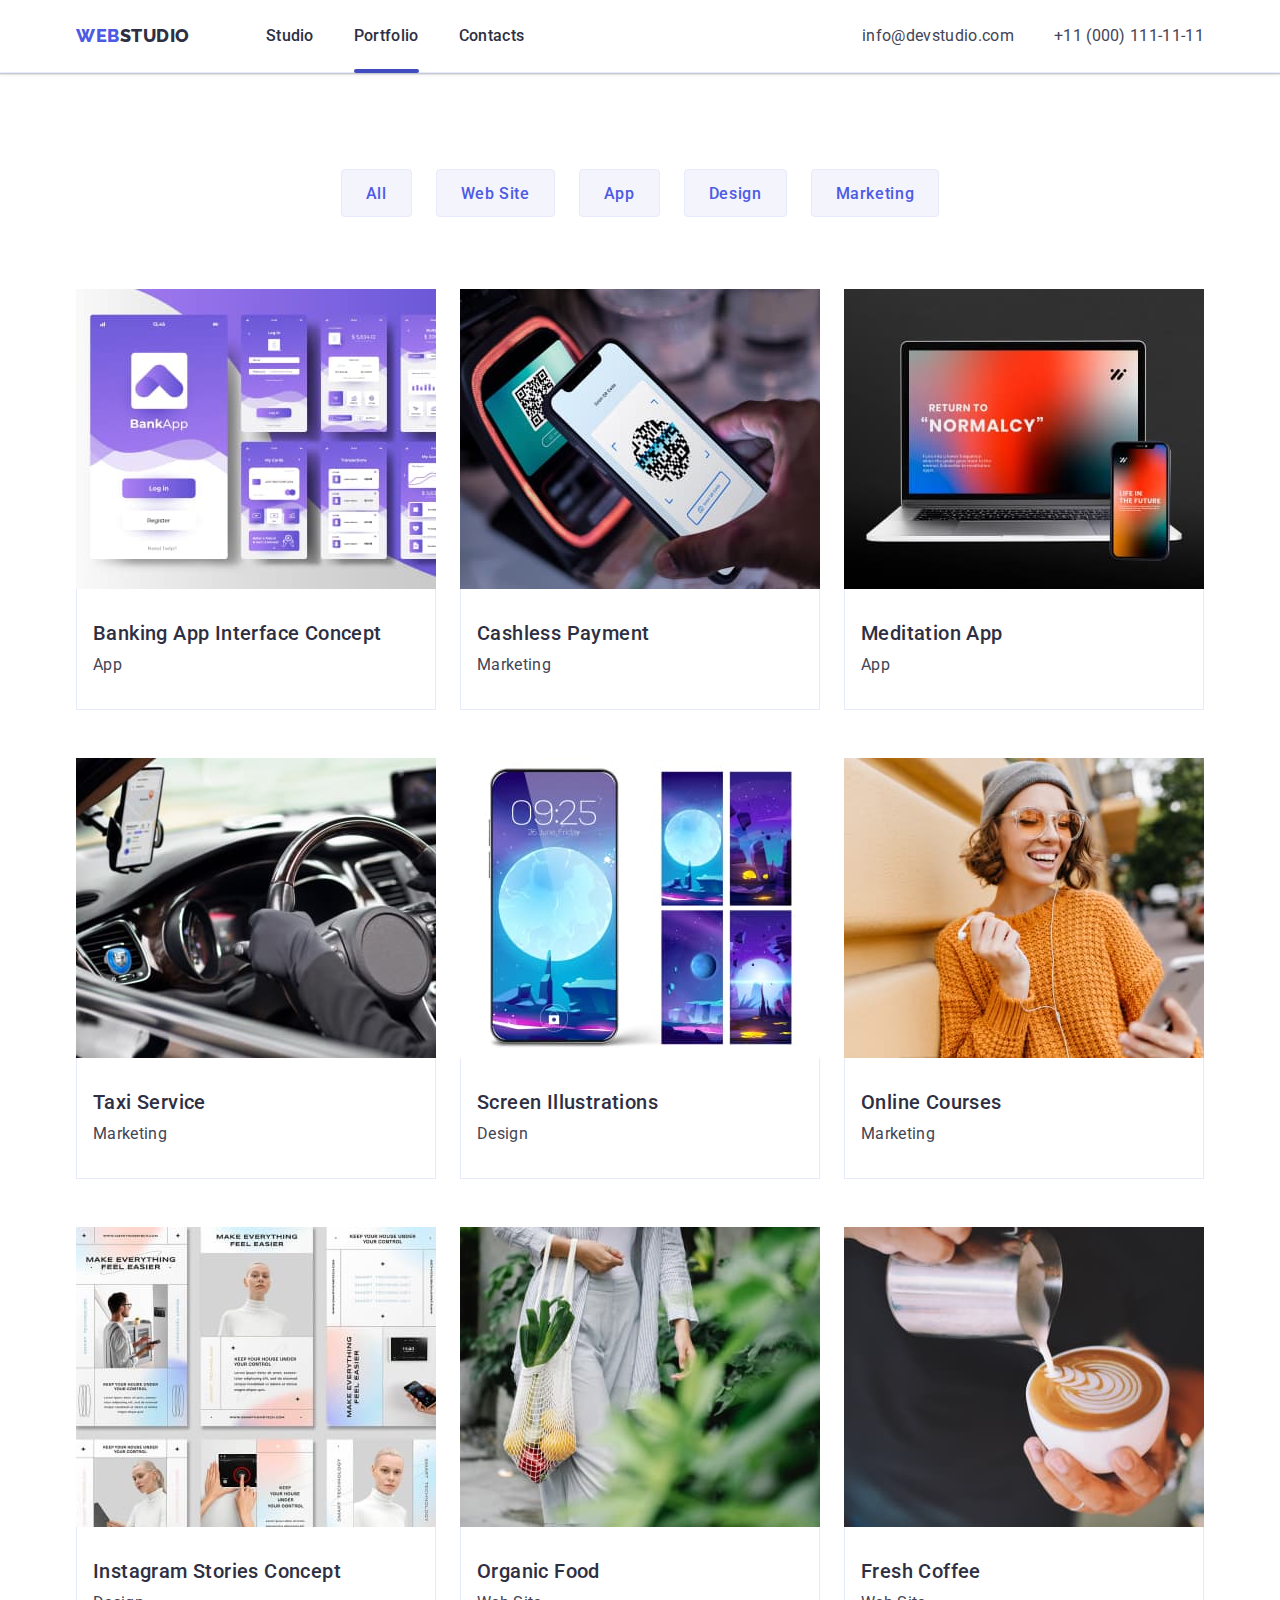
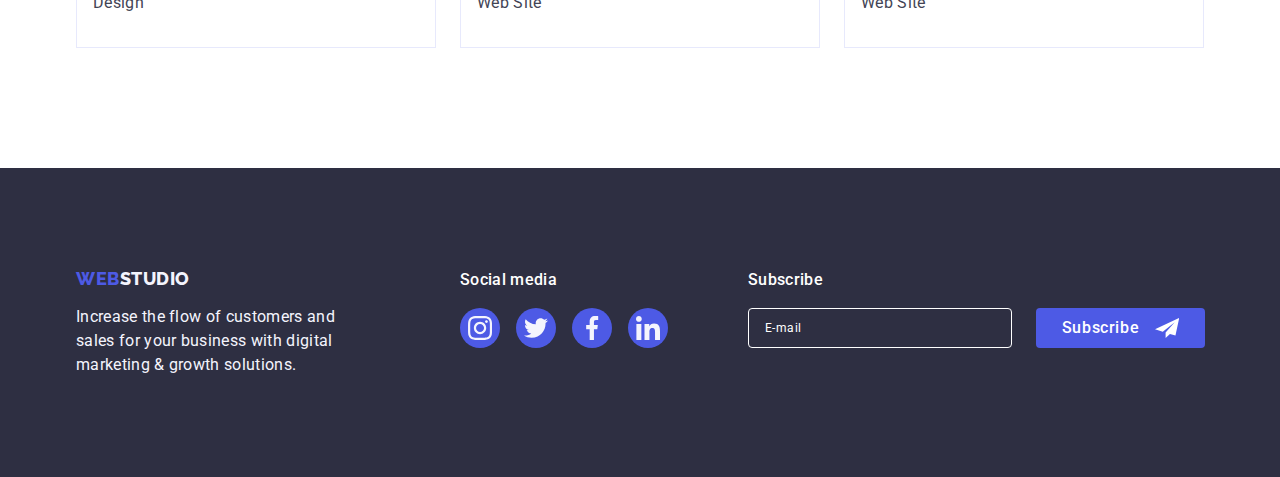
==== commit 4a97d1a2: "added form in footer" ====
--- a/portfolio.html
+++ b/portfolio.html
@@ -363,6 +363,24 @@
             </li>
           </ul>
         </div>
+
+        <form class="contact-form-subscribe">
+          <label class="contact-form-subscribe-label">
+            <span class="contact-form-subscribe-desc">Subscribe</span>
+            <input
+              type="email"
+              class="contact-form-subscribe-input"
+              name="Email"
+              placeholder="E-mail"
+            />
+          </label>
+          <button type="submit" class="modal-subscribe-btn">
+            Subscribe
+            <svg class="modal-subscribe-btn-icon" width="24" height="24">
+              <use href="./images/icons.svg#icon-subscribe-btn"></use>
+            </svg>
+          </button>
+        </form>
       </div>
     </footer>
   </body>
--- a/css/style.css
+++ b/css/style.css
@@ -1,7 +1,7 @@
 :root {
   --main-font-family: Roboto, sans-serif;
   --secondary-font-family: Raleway, sans-serif;
-  --primary-text-color-theme-dark: #ffffff;
+  --primary-text-color-theme-dark: #fff;
   --primary-headline-color-theme-light: #2e2f42;
   --primary-text-color-theme-light: #434455;
   --secondary-color: #f4f4fd;
@@ -47,7 +47,7 @@
 
 body {
   font-family: var(--main-font-family);
-  background-color: #ffffff;
+  background-color: #fff;
   color: #434455;
 }
 
@@ -625,6 +625,7 @@
 }
 
 .modal {
+  padding: 0 24px 0 24px;
   position: absolute;
   top: 50%;
   left: 50%;
@@ -659,7 +660,7 @@
 .modal-close-btn:focus {
   background: #404bbf;
   border: none;
-  fill: #ffffff;
+  fill: #fff;
 }
 
 .modal-close-btn-icon {
@@ -668,6 +669,232 @@
 
 .modal-close-btn-icon:hover,
 .modal-close-btn-icon:focus {
-  fill: #ffffff;
-}
+  fill: #fff;
+}
+
+.contact-form-subscribe {
+  display: flex;
+  margin-left: 80px;
+}
+
+.contact-form-subscribe-desc {
+  margin-bottom: 16px;
+  display: block;
+  font-weight: 500;
+  font-size: 16px;
+  line-height: 1.5;
+  letter-spacing: 0.02em;
+  color: #fff;
+}
+
+.contact-form-subscribe-input {
+  padding: 8px 0 8px 16px;
+  font-weight: 400;
+  font-size: 12px;
+  line-height: 2;
+  letter-spacing: 0.04em;
+  border: 1px solid #fff;
+  color: #fff;
+  border-radius: 4px;
+  width: 264px;
+  height: 40px;
+  background-color: #2e2f42;
+}
+
+.contact-form-subscribe-input::placeholder {
+  color: #fff;
+}
+
+.modal-subscribe-btn {
+  align-self: flex-end;
+  display: flex;
+  justify-content: center;
+  align-items: center;
+  margin-left: 24px;
+  border: none;
+  font-weight: 500;
+  font-size: 16px;
+  line-height: 1.5;
+  letter-spacing: 0.04em;
+  min-width: 169px;
+  height: 40px;
+  background-color: var(--buttons-background-color);
+  border-radius: 4px;
+  background-color: var(--accent-color);
+  color: var(--primary-text-color-theme-dark);
+  transition: background-color 250ms cubic-bezier(0.4, 0, 0.2, 1);
+}
+
+.modal-subscribe-btn:hover,
+.modal-subscribe-btn:focus {
+  box-shadow: 0px 4px 4px rgba(0, 0, 0, 0.15);
+  background-color: var(--list-buttons-color);
+  transition: background-color 250ms cubic-bezier(0.4, 0, 0.2, 1);
+}
+
+.modal-subscribe-btn-icon {
+  margin-left: 16px;
+}
+
+/* ================= FORM ================= */
+.title-contact-form {
+  padding-top: 72px;
+  font-weight: 500;
+  font-size: 16px;
+  line-height: 1.5;
+  text-align: center;
+  letter-spacing: 0.02em;
+  color: #2e2f42;
+}
+
+.contact-form {
+  margin-top: 16px;
+  display: block;
+}
+
+.contact-form-label {
+  margin-bottom: 8px;
+  display: block;
+}
+
+.contact-form-desc {
+  margin-bottom: 4px;
+  display: block;
+  font-weight: 400;
+  font-size: 12px;
+  line-height: 1.16;
+  letter-spacing: 0.04em;
+  color: #8e8f99;
+}
+
+.contact-form-input-wrapper {
+  position: relative;
+  display: block;
+}
+
+.contact-form-input {
+  padding-left: 38px;
+  width: 100%;
+  height: 40px;
+  border: 1px solid rgba(46, 47, 66, 0.4);
+  border-radius: 4px;
+}
+
+.contact-form-input:focus {
+  outline: none;
+  border-color: #4d5ae5;
+}
+
+.contact-form-input-icon {
+  position: absolute;
+  top: 50%;
+  left: 16px;
+  transform: translateY(-50%);
+  display: block;
+  width: 18px;
+  height: 24px;
+  fill: #2e2f42;
+}
+
+.contact-form-input:focus + .contact-form-input-icon {
+  fill: #4d5ae5;
+}
+
+.contact-form-comment {
+  padding-top: 8px;
+  padding-left: 16px;
+  font-weight: 400;
+  font-size: 12px;
+  line-height: 1.16;
+  letter-spacing: 0.04em;
+  color: rgba(46, 47, 66, 0.4);
+  width: 100%;
+  height: 120px;
+  border: 1px solid rgba(46, 47, 66, 0.4);
+  border-radius: 4px;
+  resize: none;
+}
+
+.contact-form-comment:focus {
+  outline: none;
+  border-color: var(--accent-color);
+}
+
+.contact-form-wrapper {
+  display: flex;
+  align-items: center;
+  font-weight: 400;
+  font-size: 12px;
+  line-height: 1.16;
+  letter-spacing: 0.04em;
+  color: #8e8f99;
+}
+
+.contact-form-checkbox {
+  appearance: none;
+  position: absolute;
+}
+
+.contact-form-own-chekbox {
+  cursor: pointer;
+  margin-right: 6px;
+  padding: 3px;
+  border: 1px solid #8e8f99;
+  border-radius: 2px;
+}
+
+.contact-form-checkbox:focus + .contact-form-own-chekbox {
+  outline: 1px solid rgba(0, 0, 255, 0.5);
+}
+
+.contact-form-checkbox:checked + .contact-form-own-chekbox {
+  border: #404bbf;
+  background: #404bbf;
+}
+
+.contact-form-chekmark-icon {
+  opacity: 0;
+}
+
+.contact-form-checkbox:checked
+  + .contact-form-own-chekbox
+  > .contact-form-chekmark-icon {
+  opacity: 1;
+}
+
+.contact-form-privacy-policy-link {
+  color: #8e8f99;
+}
+
+.contact-form-privacy-policy-link:hover,
+.contact-form-privacy-policy-link:focus {
+  color: #4d5ae5;
+  text-decoration: underline;
+}
+
+.contact-form-send-btn {
+  display: block;
+  margin: 24px auto 24px auto;
+  border: none;
+  font-weight: 500;
+  font-size: 16px;
+  line-height: 1.5;
+  letter-spacing: 0.04em;
+  min-width: 169px;
+  height: 56px;
+  background-color: var(--buttons-background-color);
+  border-radius: 4px;
+  background-color: var(--accent-color);
+  color: var(--primary-text-color-theme-dark);
+  transition: background-color 250ms cubic-bezier(0.4, 0, 0.2, 1);
+}
+
+.contact-form-send-btn:hover,
+.contact-form-send-btn:focus {
+  box-shadow: 0px 4px 4px rgba(0, 0, 0, 0.15);
+  background-color: var(--list-buttons-color);
+  transition: background-color 250ms cubic-bezier(0.4, 0, 0.2, 1);
+}
+
+/* ================= /FORM ================= */
 /* ================= /MODAL WINDOW ================= */
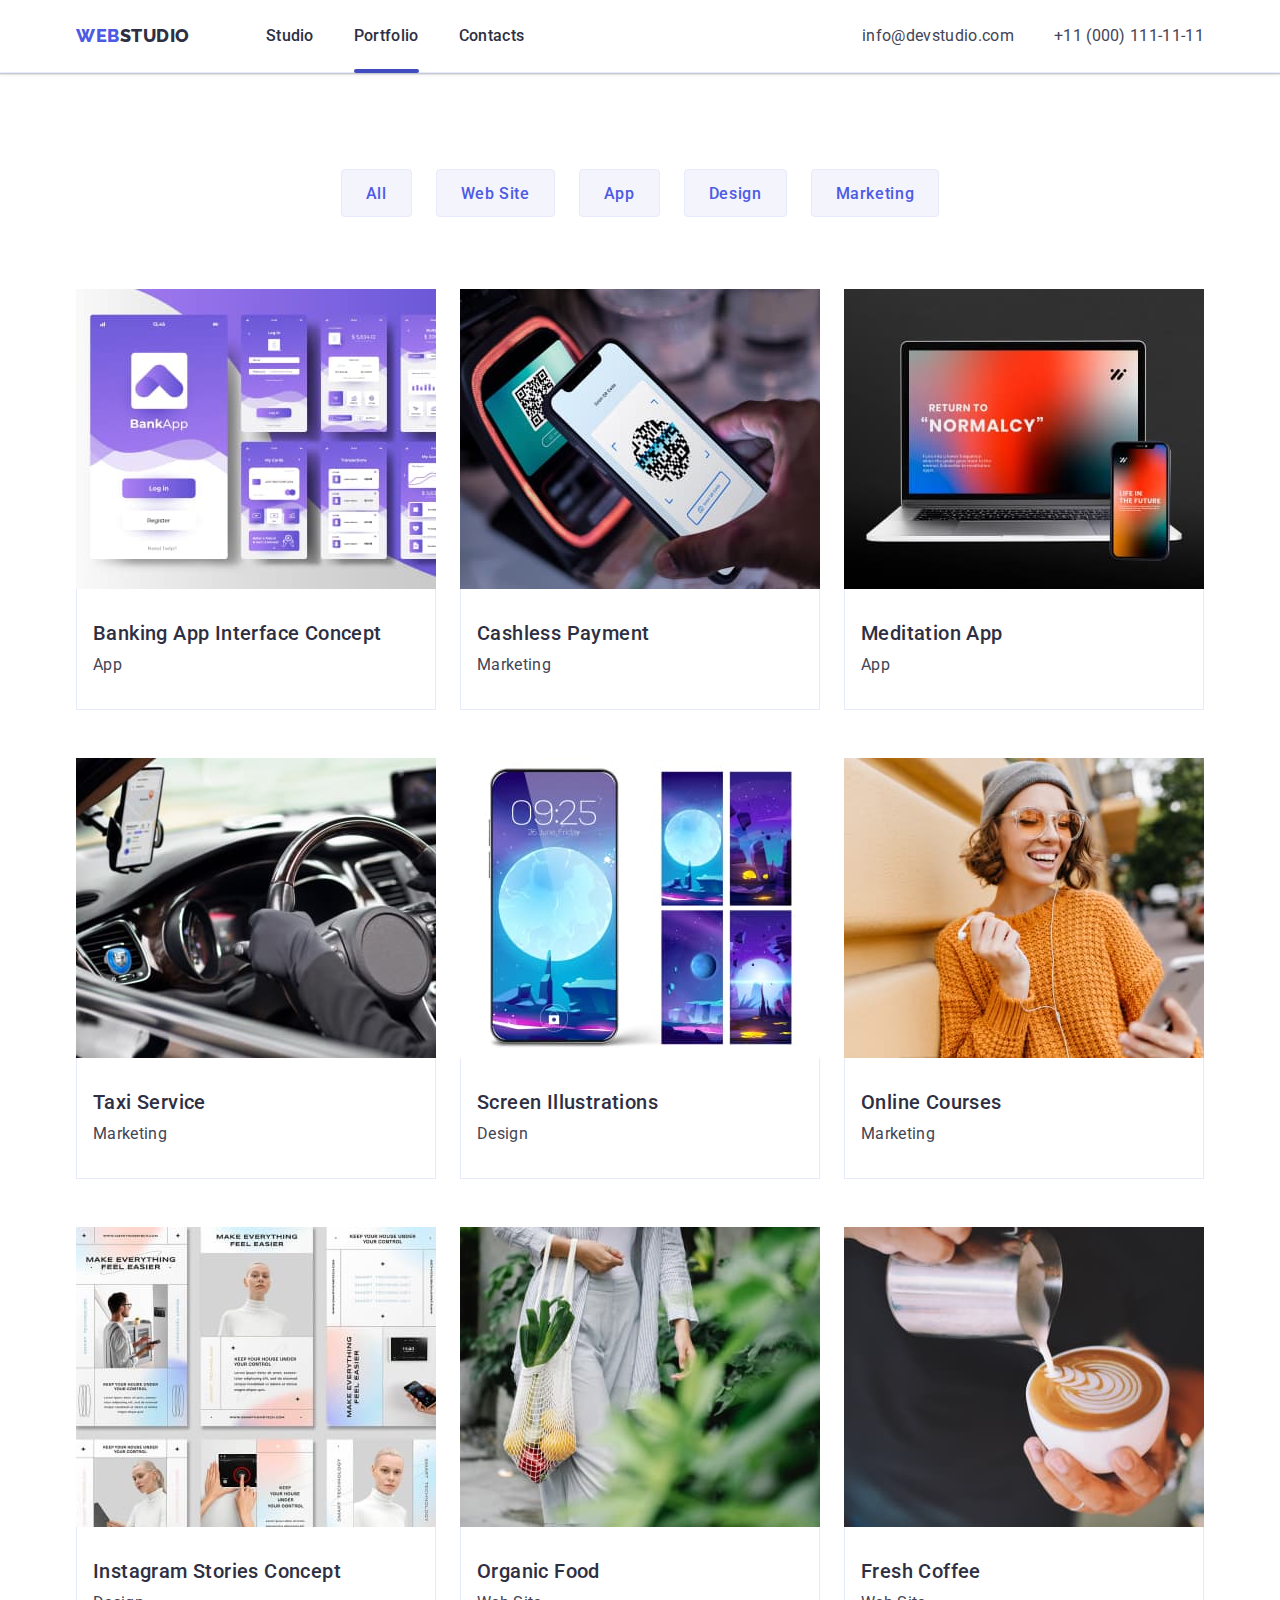
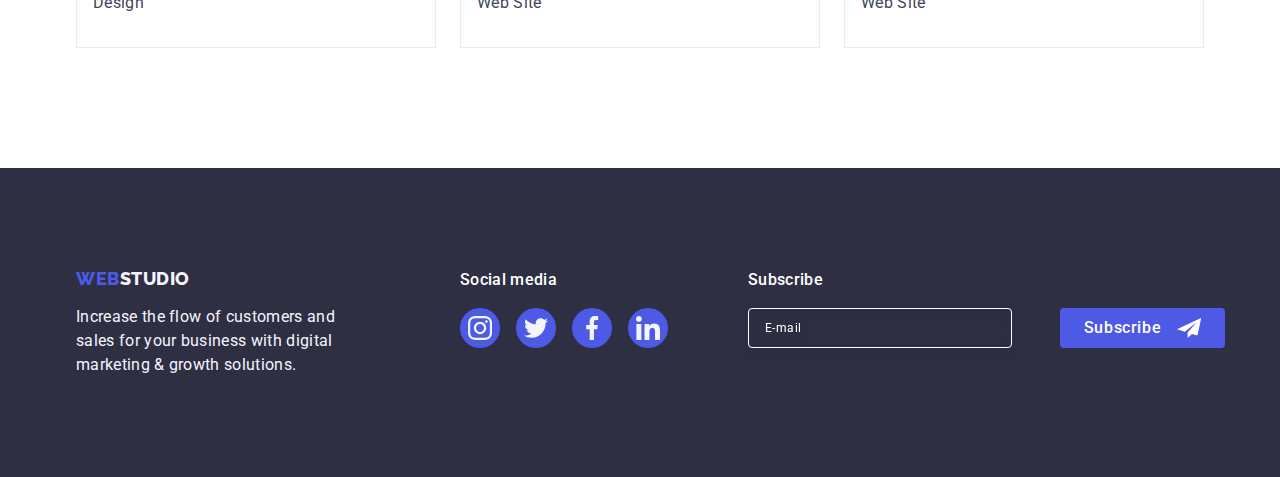
==== commit 2a21dff8: "added div for form-subscribe" ====
--- a/portfolio.html
+++ b/portfolio.html
@@ -364,23 +364,25 @@
           </ul>
         </div>
 
-        <form class="contact-form-subscribe">
-          <label class="contact-form-subscribe-label">
-            <span class="contact-form-subscribe-desc">Subscribe</span>
-            <input
-              type="email"
-              class="contact-form-subscribe-input"
-              name="Email"
-              placeholder="E-mail"
-            />
-          </label>
-          <button type="submit" class="modal-subscribe-btn">
-            Subscribe
-            <svg class="modal-subscribe-btn-icon" width="24" height="24">
-              <use href="./images/icons.svg#icon-subscribe-btn"></use>
-            </svg>
-          </button>
-        </form>
+        <div class="subscribe-wrapper">
+          <p class="subscribe-desc">Subscribe</p>
+          <form class="contact-form-subscribe">
+            <label class="contact-form-subscribe-label">
+              <input
+                type="email"
+                class="contact-form-subscribe-input"
+                name="Email"
+                placeholder="E-mail"
+              />
+            </label>
+            <button type="submit" class="modal-subscribe-btn">
+              Subscribe
+              <svg class="modal-subscribe-btn-icon" width="24" height="24">
+                <use href="./images/icons.svg#icon-subscribe-btn"></use>
+              </svg>
+            </button>
+          </form>
+        </div>
       </div>
     </footer>
   </body>
--- a/css/style.css
+++ b/css/style.css
@@ -672,19 +672,23 @@
   fill: #fff;
 }
 
+.subscribe-desc {
+  margin-left: 80px;
+  margin-bottom: 16px;
+  font-weight: 500;
+  font-size: 16px;
+  line-height: 1.5;
+  letter-spacing: 0.02em;
+  color: #fff;
+}
+
 .contact-form-subscribe {
   display: flex;
   margin-left: 80px;
 }
 
-.contact-form-subscribe-desc {
-  margin-bottom: 16px;
-  display: block;
-  font-weight: 500;
-  font-size: 16px;
-  line-height: 1.5;
-  letter-spacing: 0.02em;
-  color: #fff;
+.contact-form-subscribe-label {
+  margin-right: 24px;
 }
 
 .contact-form-subscribe-input {
@@ -693,12 +697,13 @@
   font-size: 12px;
   line-height: 2;
   letter-spacing: 0.04em;
+  filter: drop-shadow(0px 4px 4px rgba(0, 0, 0, 0.15));
   border: 1px solid #fff;
+  background-color: transparent;
   color: #fff;
   border-radius: 4px;
   width: 264px;
   height: 40px;
-  background-color: #2e2f42;
 }
 
 .contact-form-subscribe-input::placeholder {
@@ -706,6 +711,7 @@
 }
 
 .modal-subscribe-btn {
+  cursor: pointer;
   align-self: flex-end;
   display: flex;
   justify-content: center;
@@ -716,7 +722,7 @@
   font-size: 16px;
   line-height: 1.5;
   letter-spacing: 0.04em;
-  min-width: 169px;
+  min-width: 165px;
   height: 40px;
   background-color: var(--buttons-background-color);
   border-radius: 4px;
@@ -870,6 +876,7 @@
 .contact-form-privacy-policy-link:focus {
   color: #4d5ae5;
   text-decoration: underline;
+  transition: 250ms cubic-bezier(0.4, 0, 0.2, 1);
 }
 
 .contact-form-send-btn {
